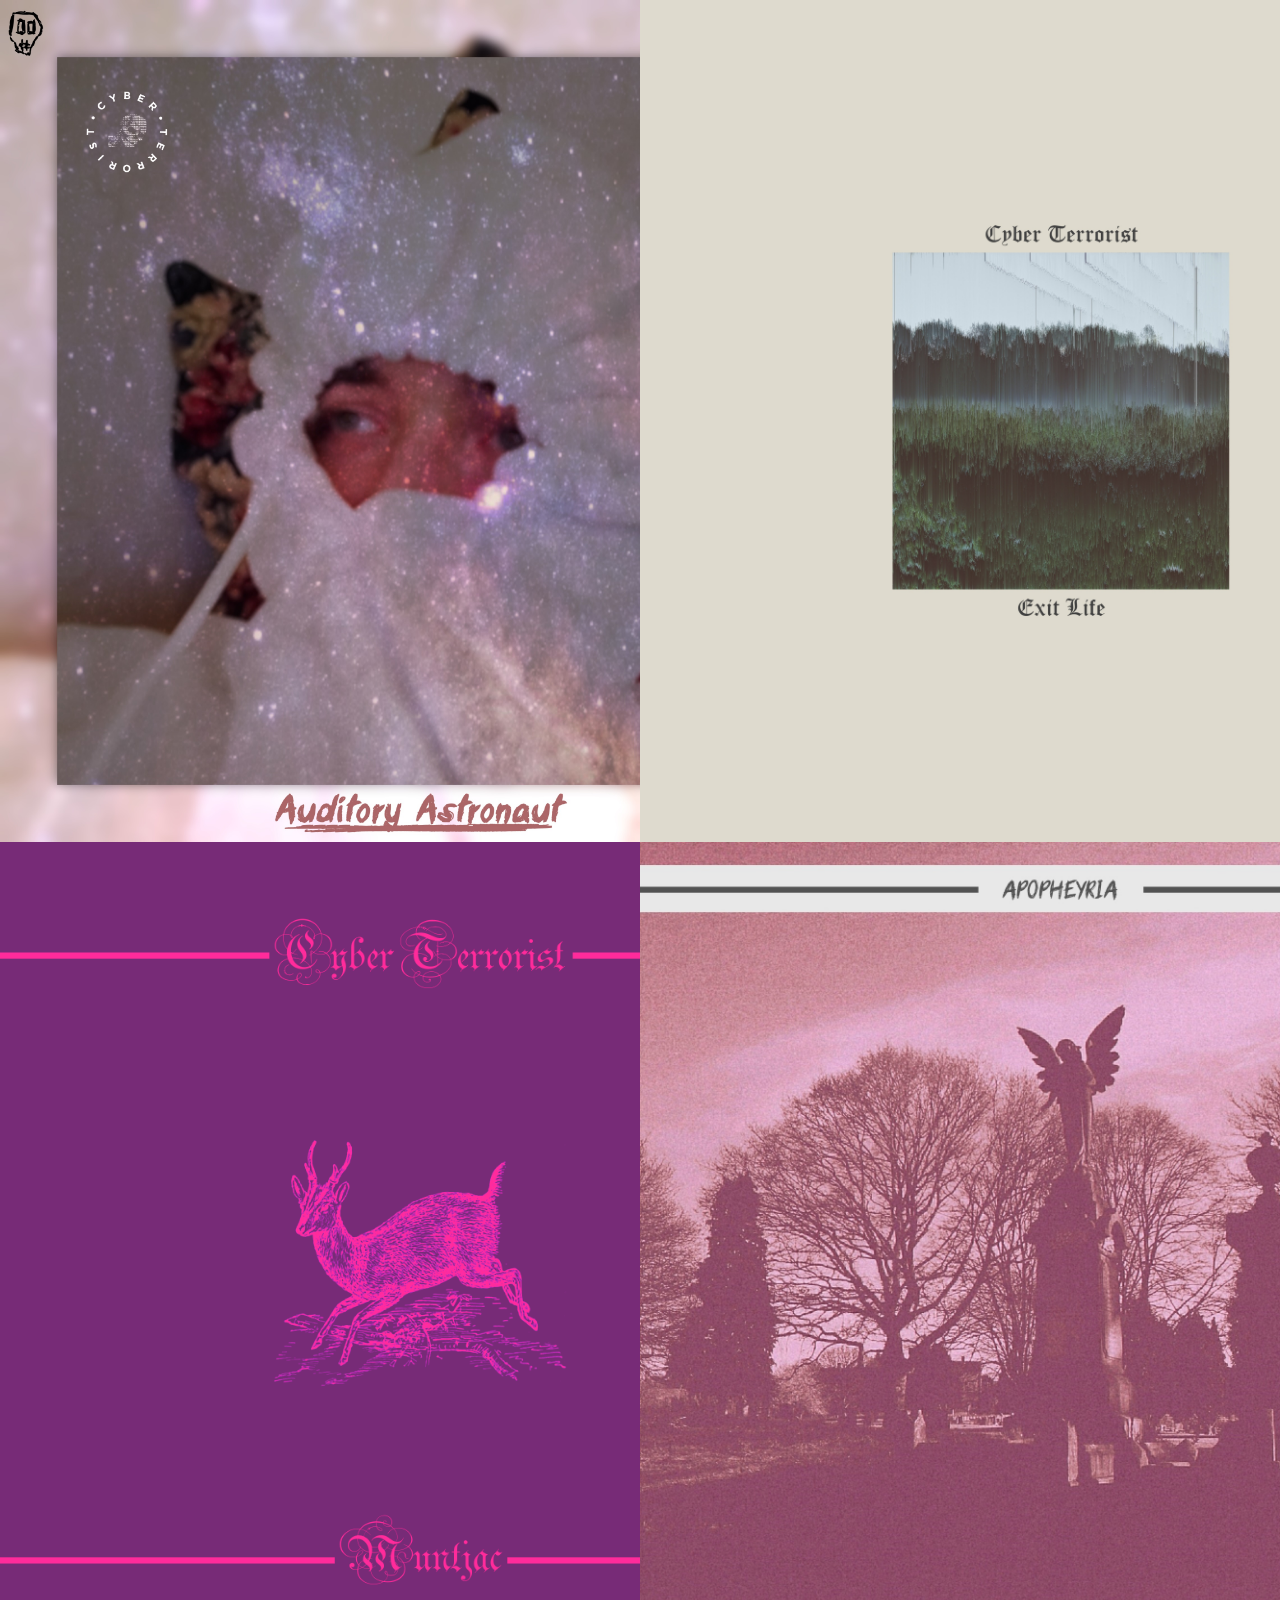
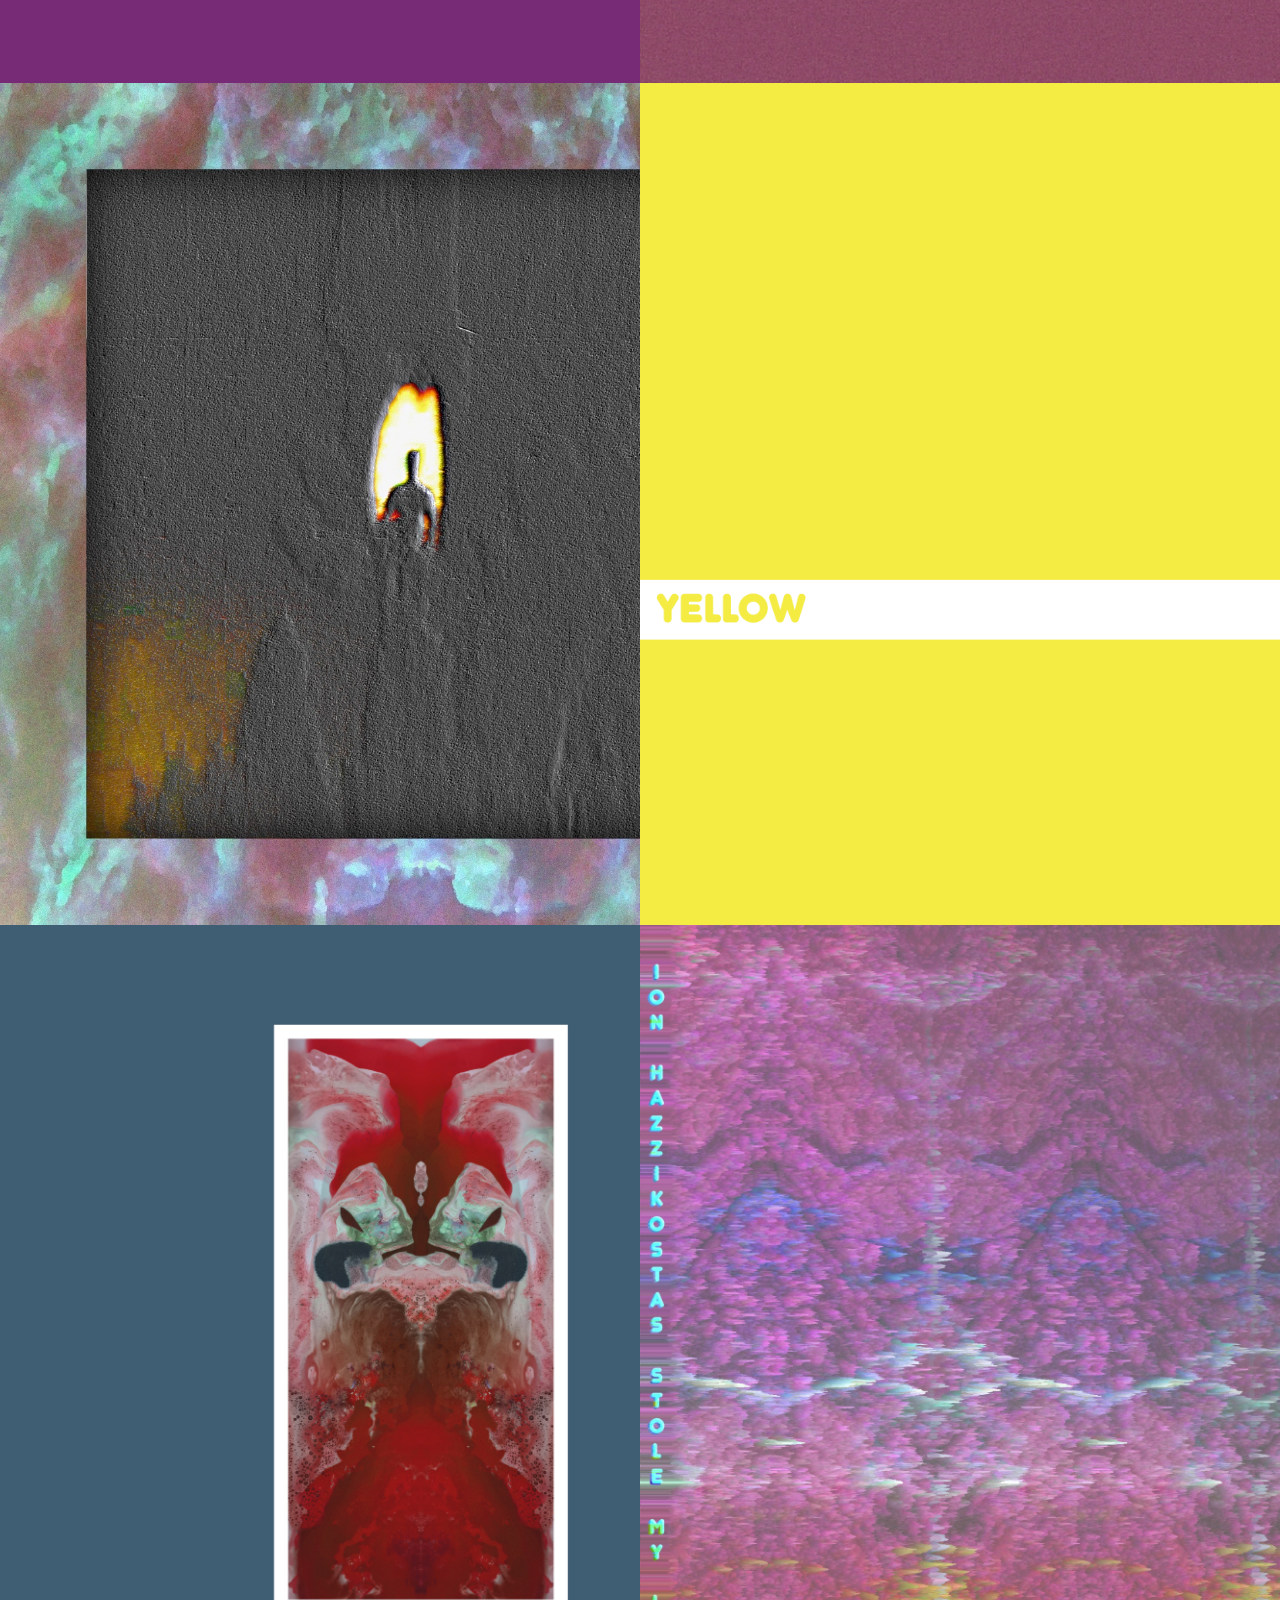
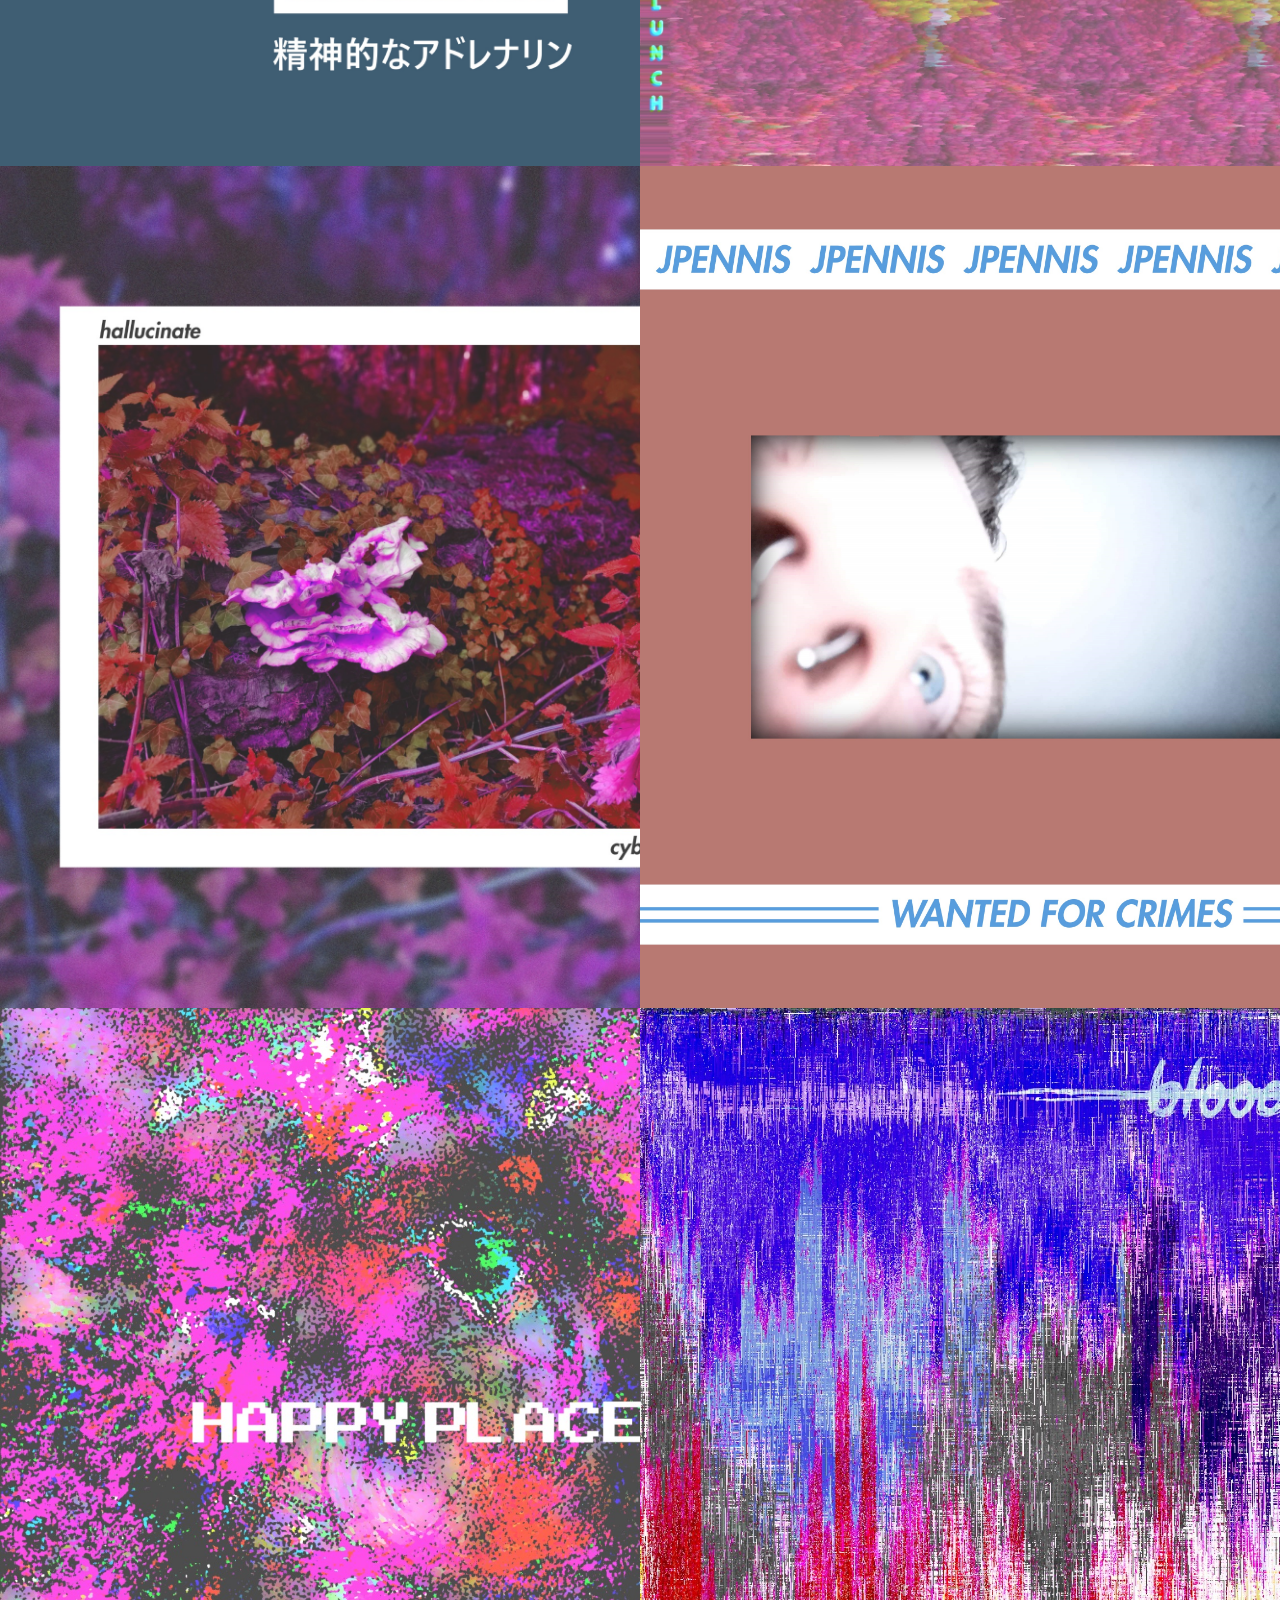
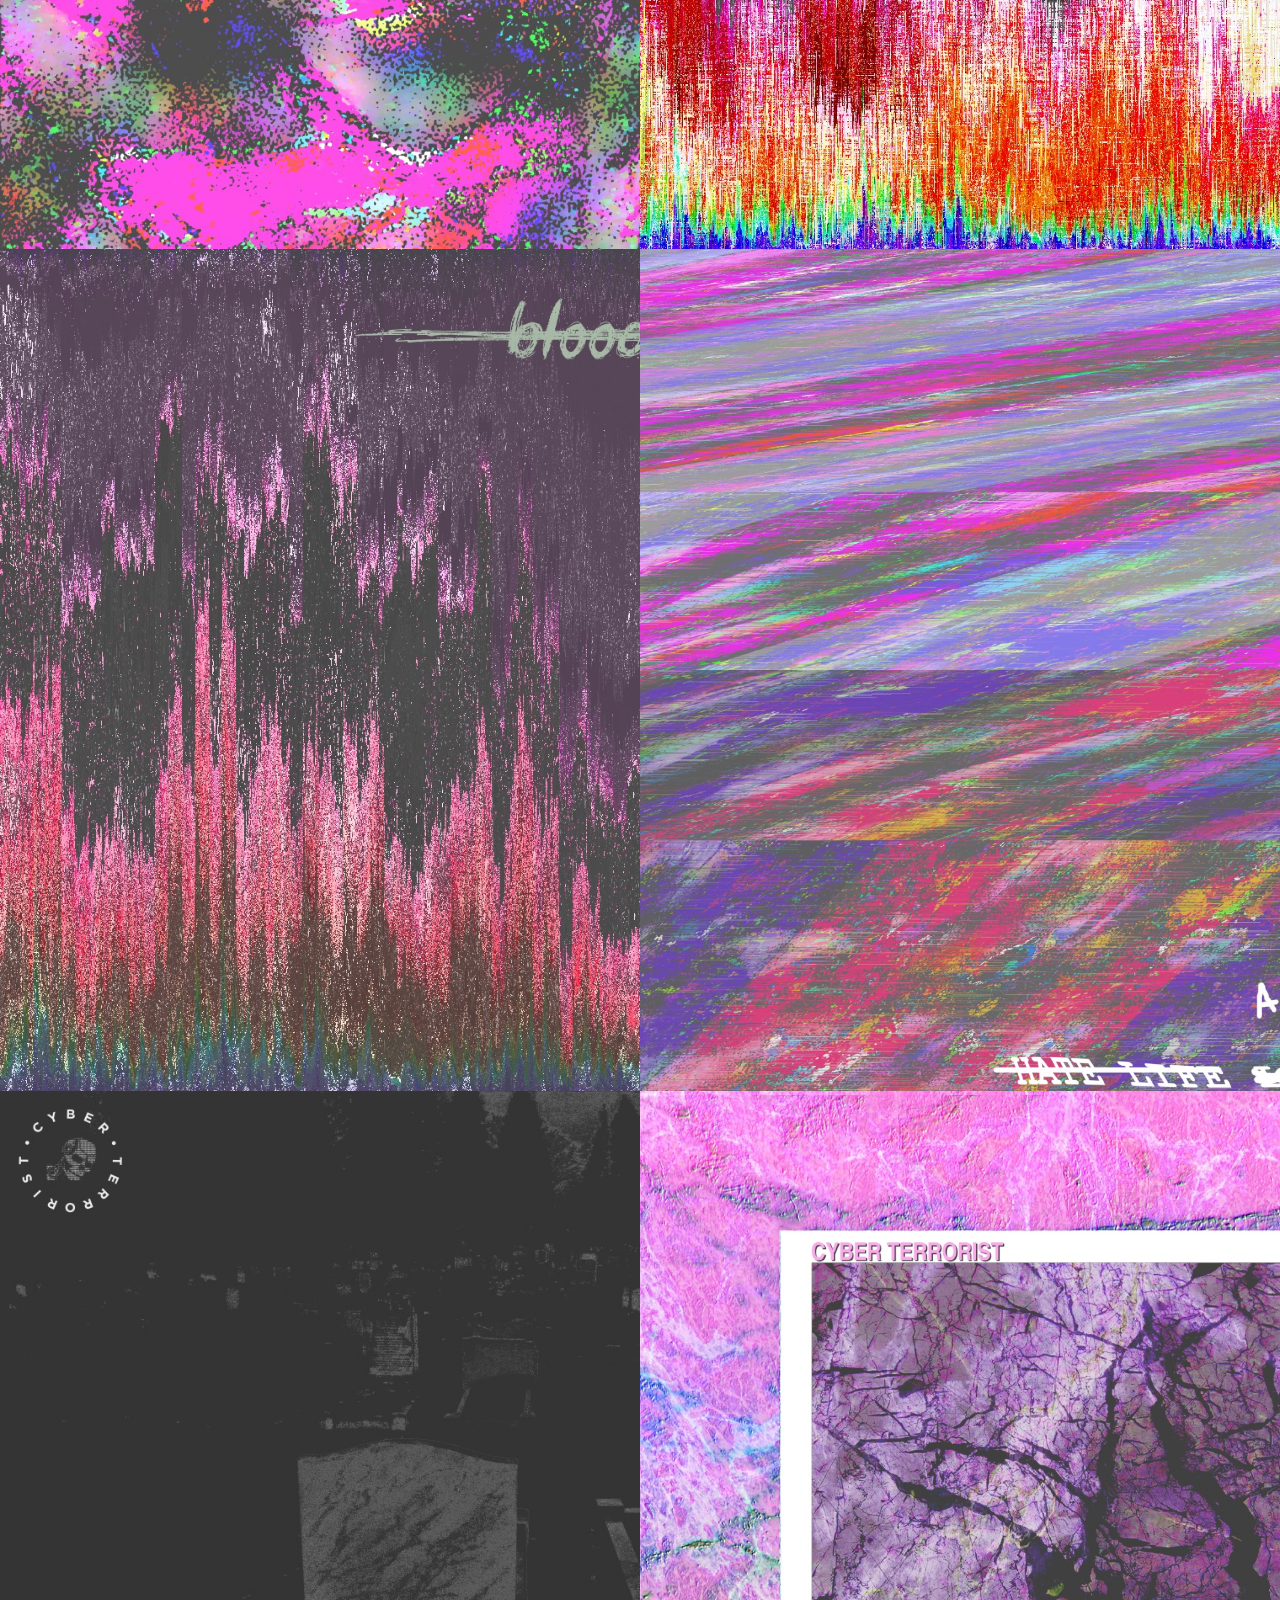
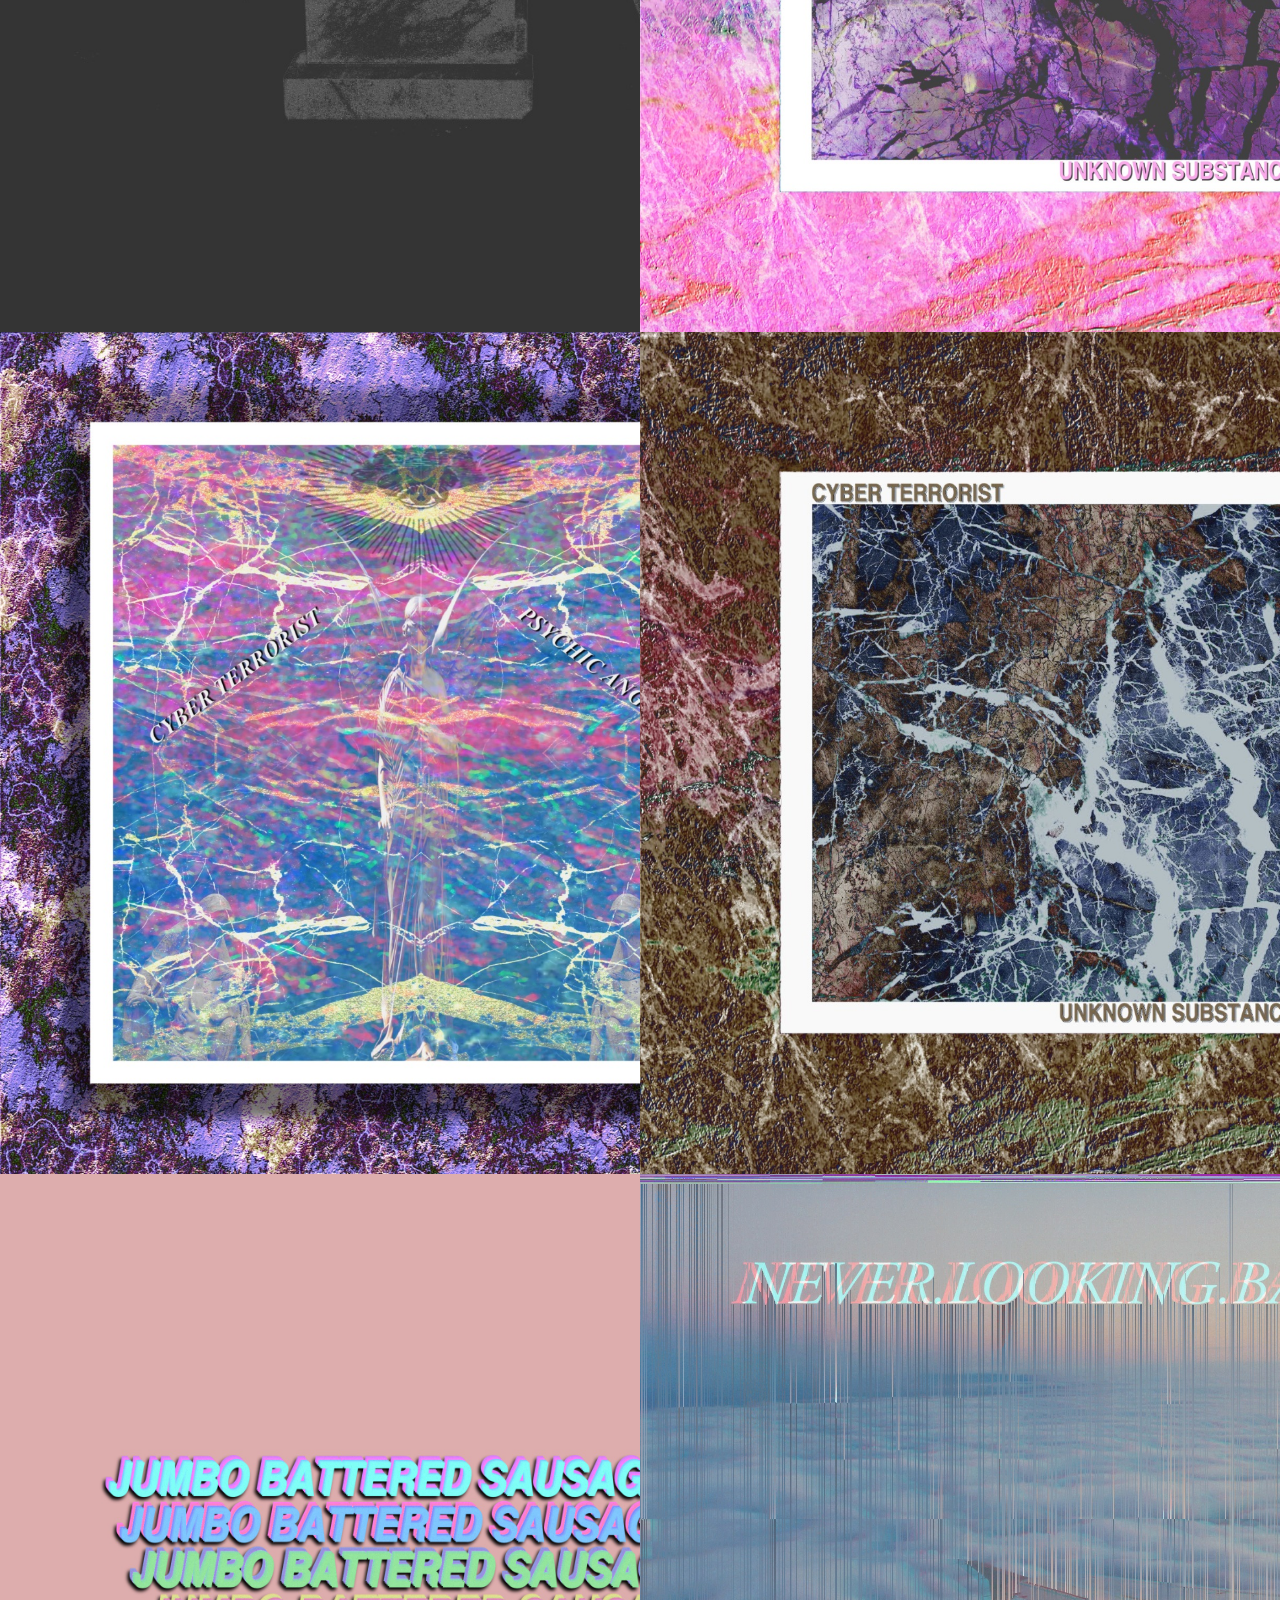
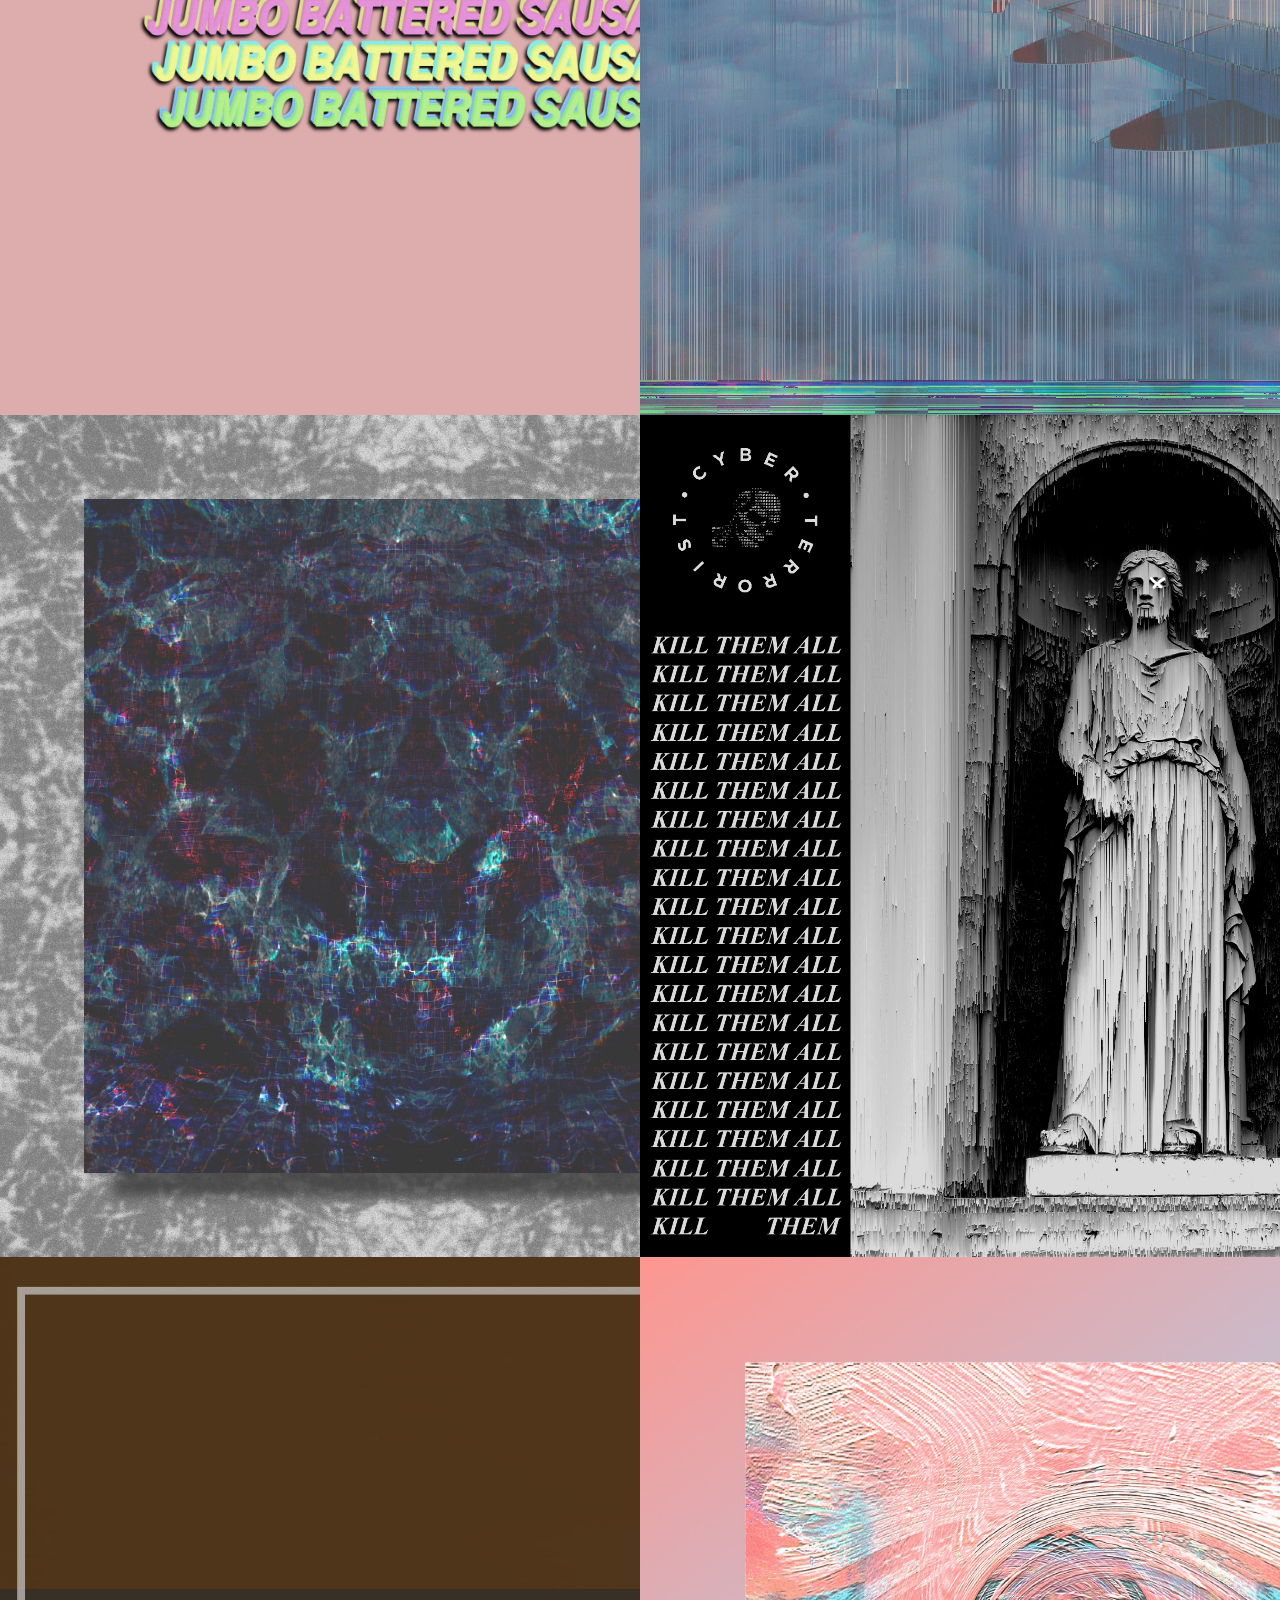
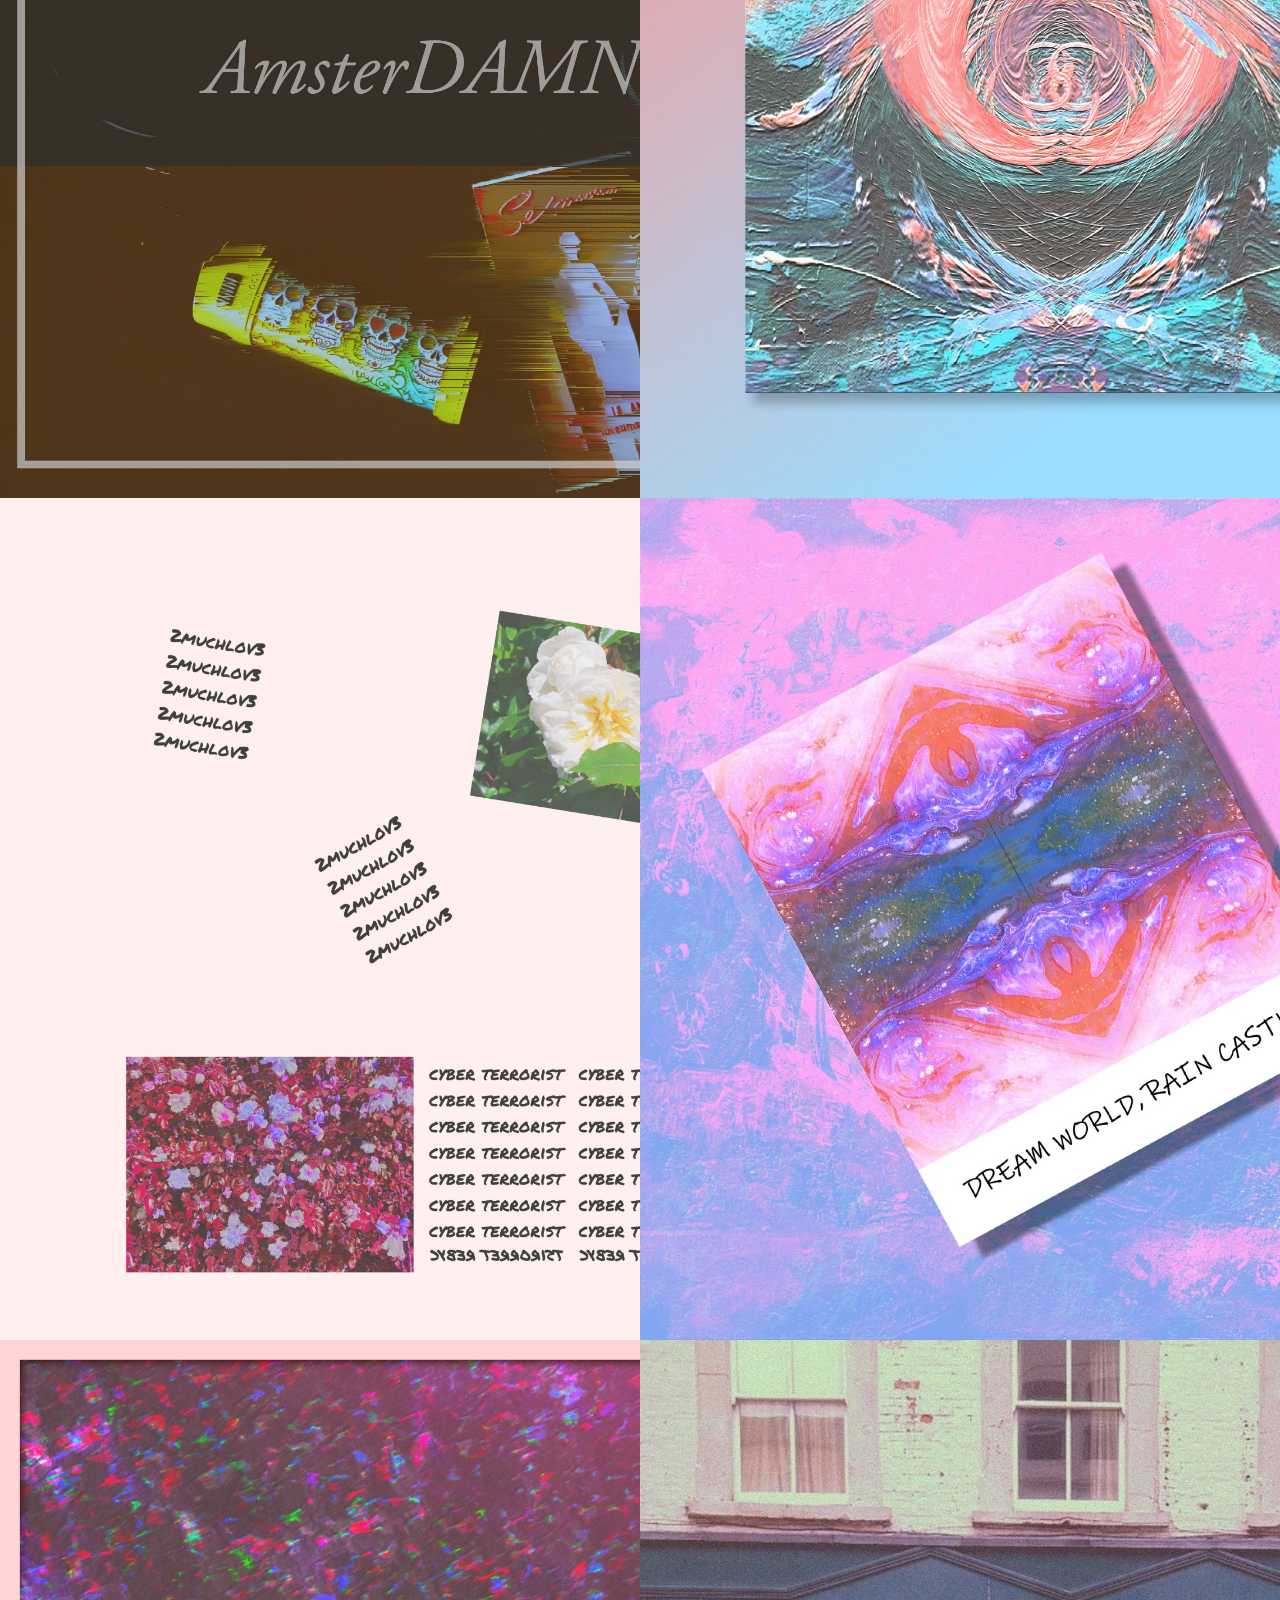
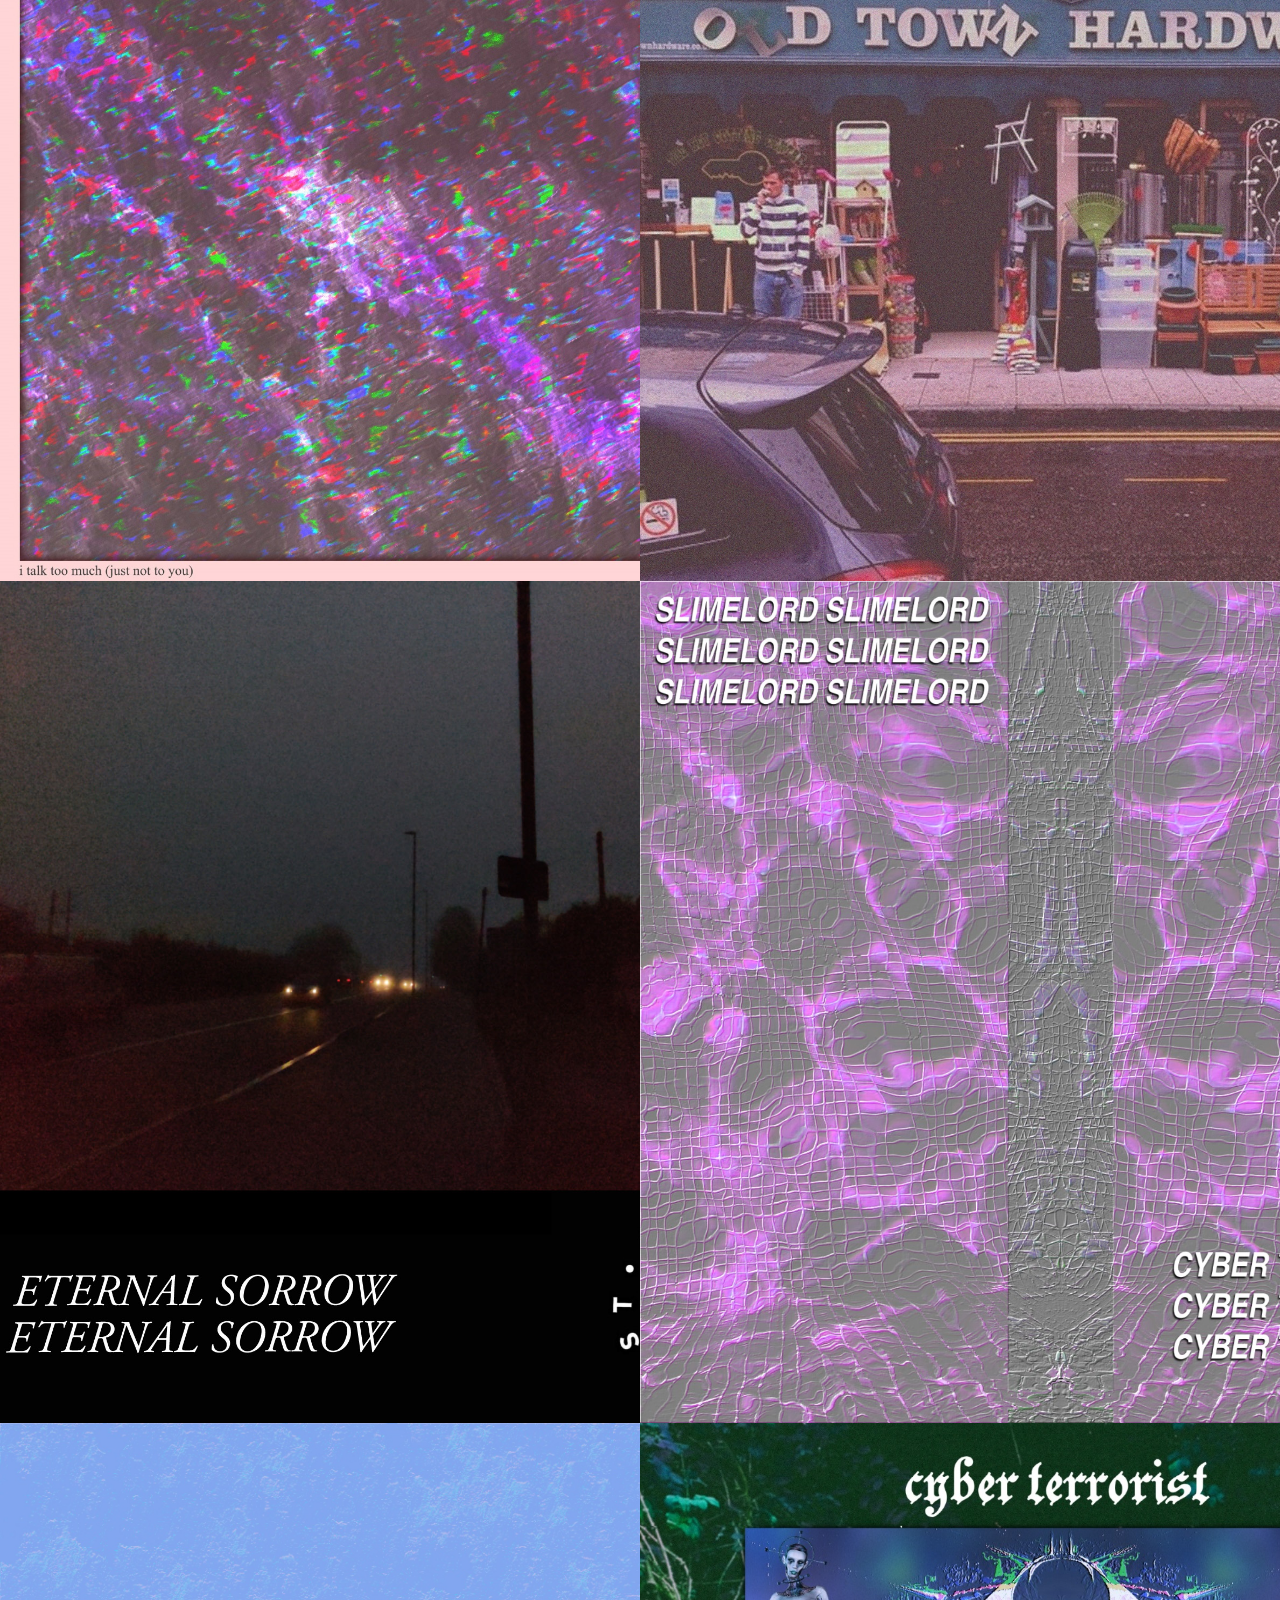
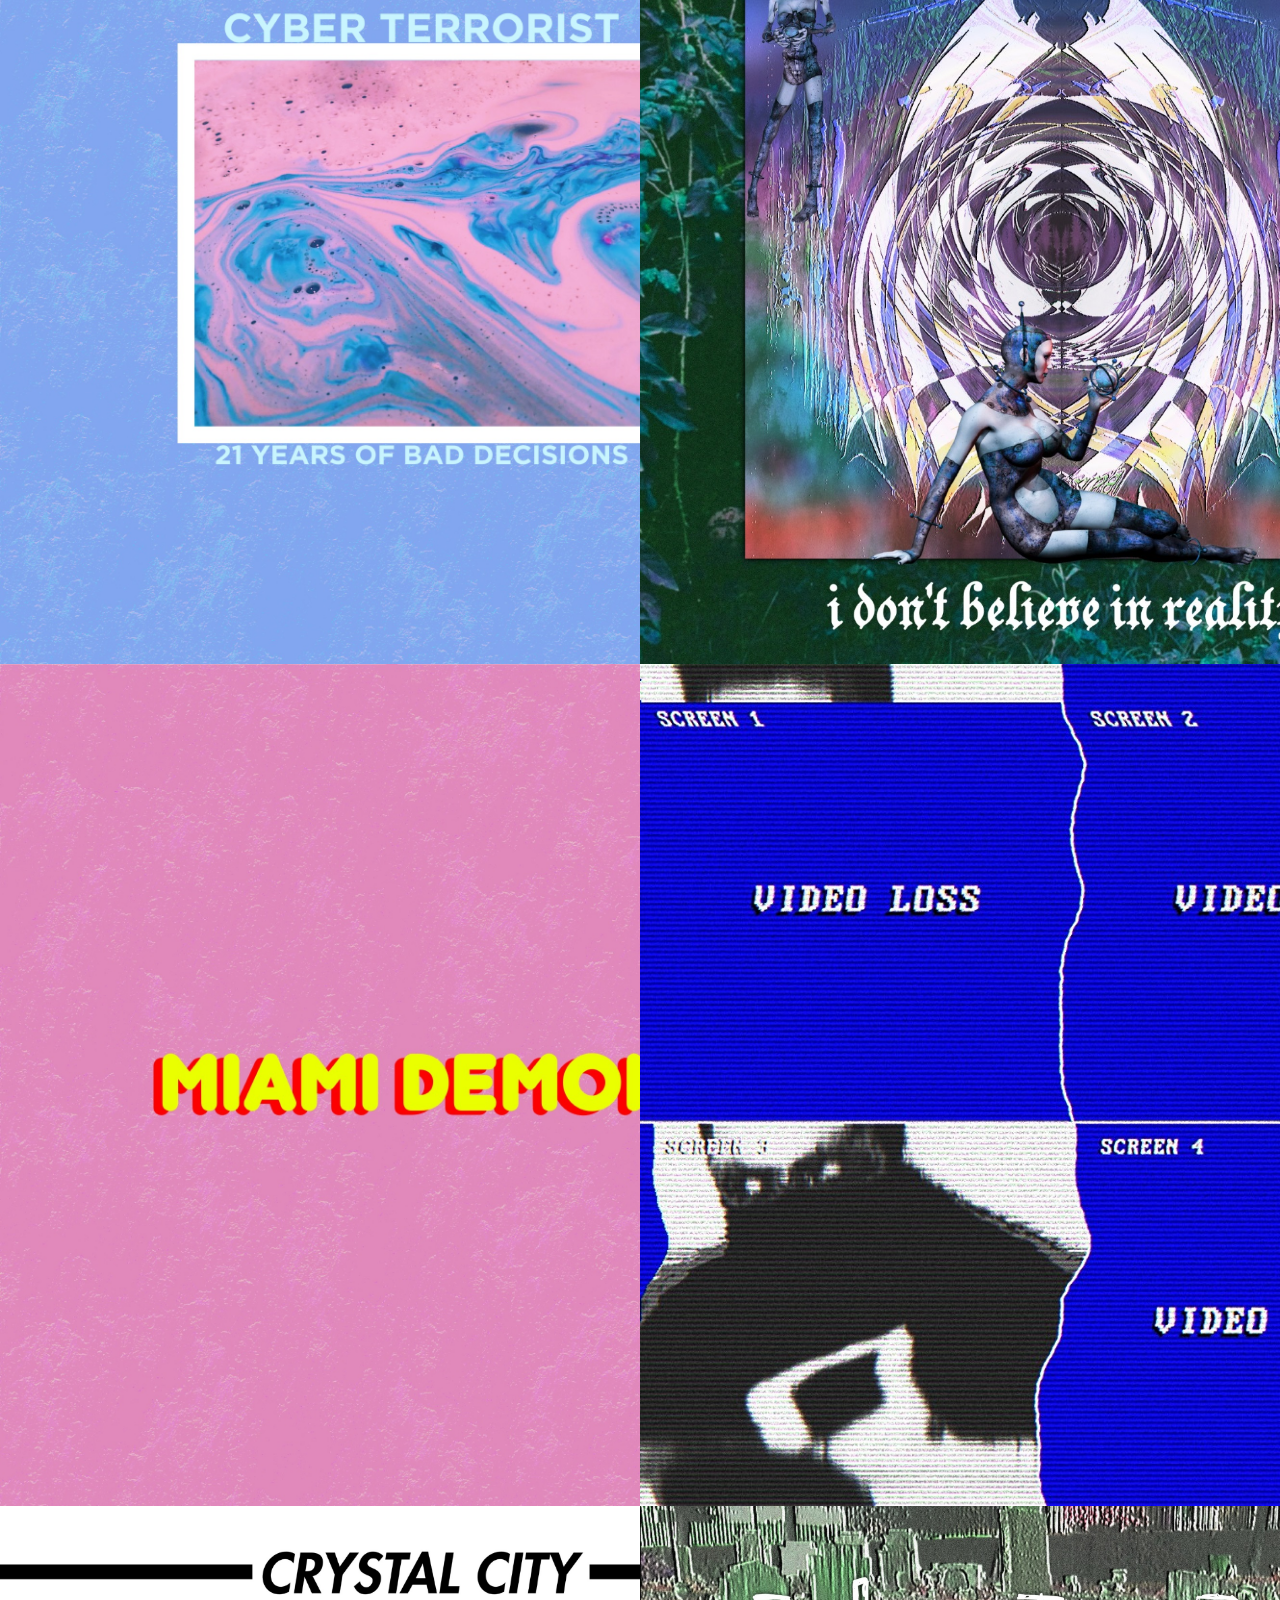
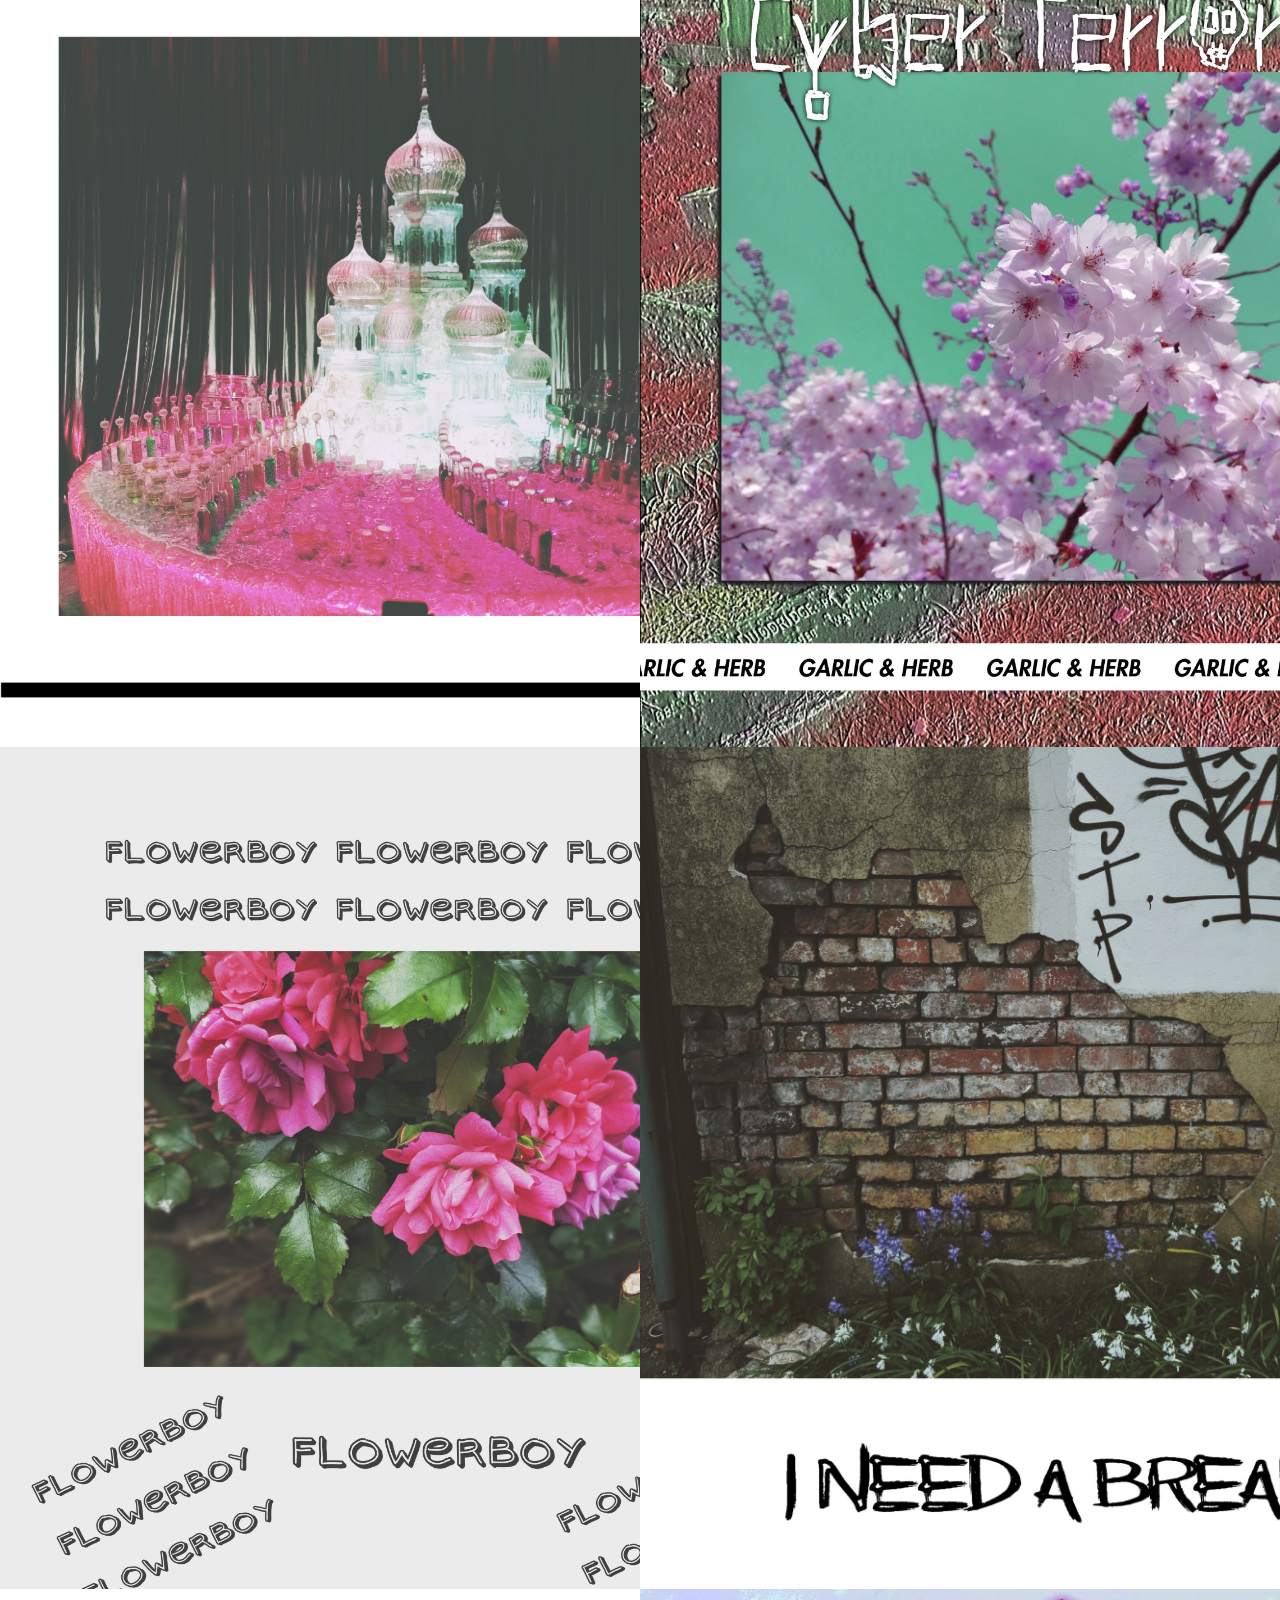
==== index.html @ d944854d "Add files via upload" ====
﻿<html>
<head>
	<meta charset="UTF-8">
	<link rel="stylesheet" type="text/css" href="style.css">
	<title>Music</title>
 <script src="https://ajax.googleapis.com/ajax/libs/jquery/3.2.1/jquery.min.js"></script>
<link rel="icon" type="image/png" href="favicon-32x32.png" sizes="32x32" />
<link rel="icon" type="image/png" href="favicon-16x16.png" sizes="16x16" />
</head>
<body>
<div class="row1">
<div class="floated_img">
    <img src="aa.jpg" alt="Some image">
</div>
<div class="floated_img2">
    <img src="aa1.jpg" alt="Another image">
</div>
</div>
<div class="row1">
<div class="floated_img">
    <img src="aa2.png" alt="Some image">
</div>
<div class="floated_img2">
    <img src="aa3.jpg" alt="Another image">
</div>
</div>
<div class="row1">
<div class="floated_img">
    <img src="aa4.jpg" alt="Some image">
</div>
<div class="floated_img2">
    <img src="aa5.png" alt="Another image">
</div>
</div>
<div class="row1">
<div class="floated_img">
    <img src="aa6.jpg" alt="Some image">
</div>
<div class="floated_img2">
    <img src="aa7.jpg" alt="Another image">
</div>
</div>
<div class="row1">
<div class="floated_img">
    <img src="aa8.jpg" alt="Some image">
</div>
<div class="floated_img2">
    <img src="aa9.jpg" alt="Another image">
</div>
</div>
<div class="row1">
<div class="floated_img">
    <img src="aa10.jpg" alt="Some image">
</div>
<div class="floated_img2">
    <img src="aa11.jpg" alt="Another image">
</div>
</div>
<div class="row1">
<div class="floated_img">
    <img src="aa12.jpg" alt="Some image">
</div>
<div class="floated_img2">
    <img src="aa13.jpg" alt="Another image">
</div>
</div>
<div class="row1">
<div class="floated_img">
    <img src="cirice.jpg" alt="Some image">
</div>
<div class="floated_img2">
    <img src="us.jpg" alt="Another image">
</div>
</div>
<div class="row1">
<div class="floated_img">
    <img src="us1.jpg" alt="Some image">
</div>
<div class="floated_img2">
    <img src="us2.jpg" alt="Another image">
</div>
</div>
<div class="row1">
<div class="floated_img">
    <img src="us3.jpg" alt="Some image">
</div>
<div class="floated_img2">
    <img src="us4.jpg" alt="Another image">
</div>
</div>
<div class="row1">
<div class="floated_img">
    <img src="us5.jpg" alt="Some image">
</div>
<div class="floated_img2">
    <img src="us6.jpg" alt="Another image">
</div>
</div>
<div class="row1">
<div class="floated_img">
    <img src="us7.jpg" alt="Some image">
</div>
<div class="floated_img2">
    <img src="us8.jpg" alt="Another image">
</div>
</div>
<div class="row1">
<div class="floated_img">
    <img src="us9.jpg" alt="Some image">
</div>
<div class="floated_img2">
    <img src="us10.jpg" alt="Another image">
</div>
</div>
<div class="row1">
<div class="floated_img">
    <img src="us11.jpg" alt="Some image">
</div>
<div class="floated_img2">
    <img src="us12.jpg" alt="Another image">
</div>
</div>
<div class="row1">
<div class="floated_img">
    <img src="us13.jpg" alt="Some image">
</div>
<div class="floated_img2">
    <img src="us14.jpg" alt="Another image">
</div>
</div>
<div class="row1">
<div class="floated_img">
    <img src="21.jpg" alt="Some image">
</div>
<div class="floated_img2">
    <img src="211.jpg" alt="Another image">
</div>
</div>
<div class="row1">
<div class="floated_img">
    <img src="212.jpg" alt="Some image">
</div>
<div class="floated_img2">
    <img src="213.jpg" alt="Another image">
</div>
</div>
<div class="row1">
<div class="floated_img">
    <img src="214.jpg" alt="Some image">
</div>
<div class="floated_img2">
    <img src="215.jpg" alt="Another image">
</div>
</div>
<div class="row1">
<div class="floated_img">
    <img src="216.jpg" alt="Some image">
</div>
<div class="floated_img2">
    <img src="217.jpg" alt="Another image">
</div>
</div>
<div class="row1">
<div class="floated_img">
    <img src="218.jpg" alt="Some image">
</div>
<div class="floated_img2">
    <img src="219.jpg" alt="Another image">
</div>
</div>
<div class="row1">
<div class="floated_img">
    <img src="2110.jpg" alt="Some image">
</div>
<div class="floated_img2">
    <img src="chip.jpg" alt="Another image">
</div>
</div>
</body>
</html>
---- style.css ----
@import url('https://fonts.googleapis.com/css?family=Open+Sans:600,700');

body {
	background-color: #DA938F;
	margin: 0;
}

.floated_img
{
    width: 50%;
    float:left; /* add this */
}

.floated_img2
{
    overflow: hidden; /* if you don't want #second to wrap below #first */
}

.row1{
	width: 100%;
    overflow: hidden; 
}
img{
	height: 93.5%;
}
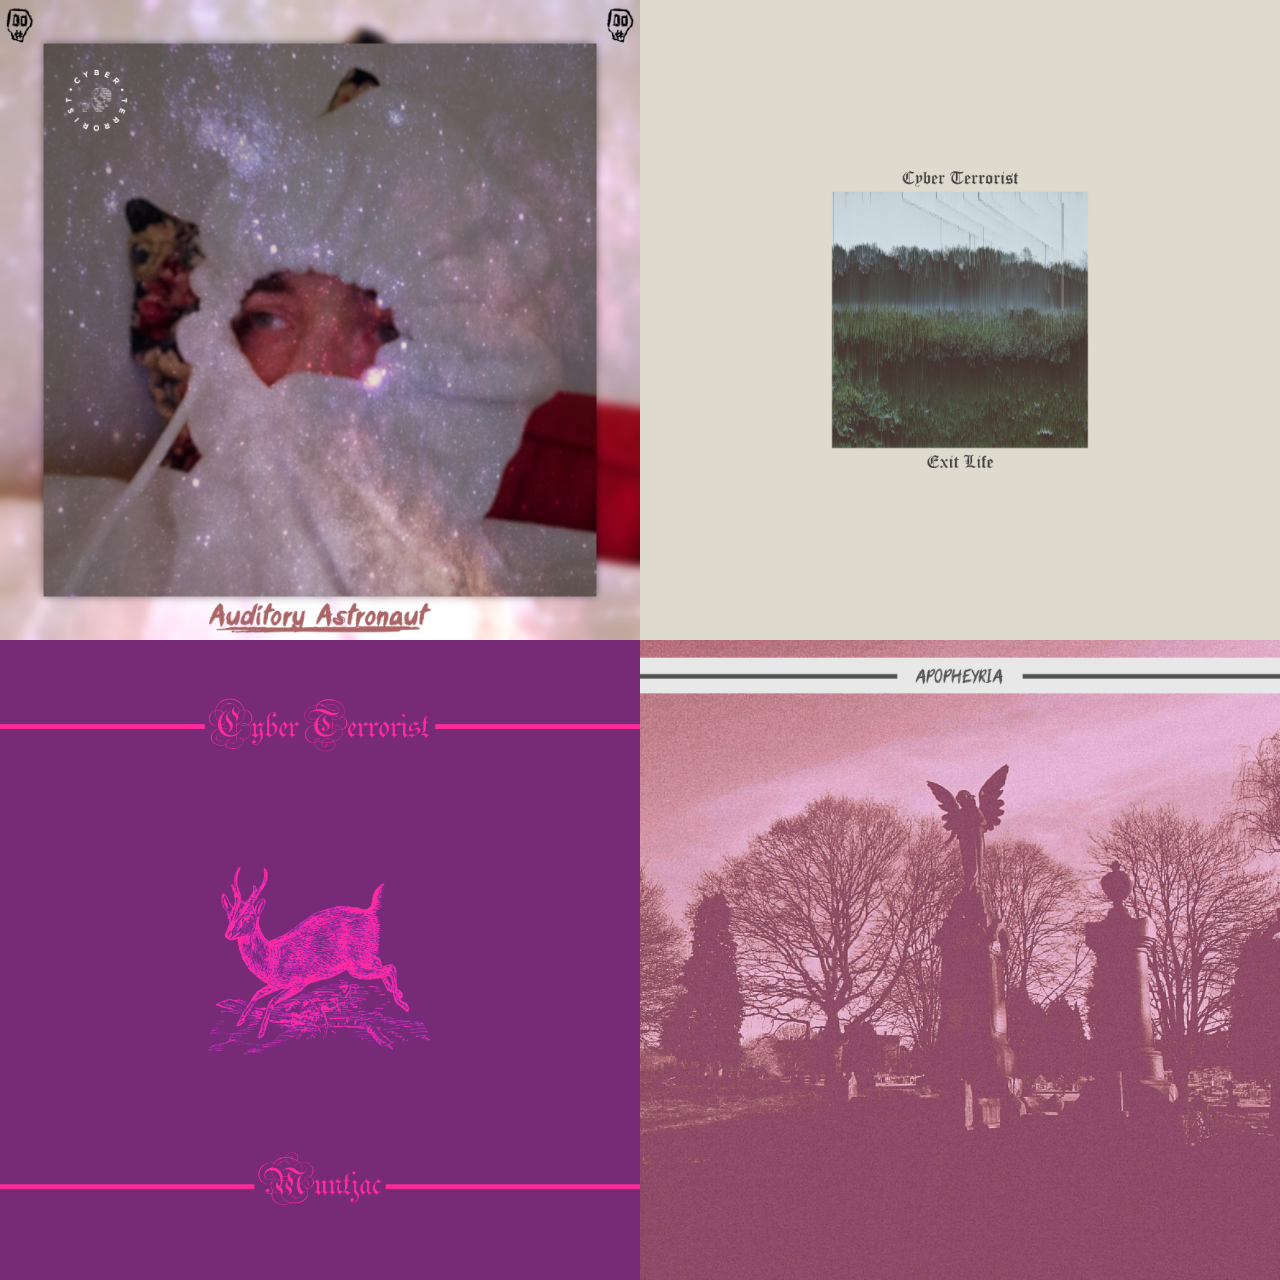
==== commit a12f3d10: "Add files via upload" ====
--- a/index.html
+++ b/index.html
@@ -2,179 +2,21 @@
 <head>
 	<meta charset="UTF-8">
 	<link rel="stylesheet" type="text/css" href="style.css">
-	<title>Music</title>
+	<title>Art</title>
  <script src="https://ajax.googleapis.com/ajax/libs/jquery/3.2.1/jquery.min.js"></script>
 <link rel="icon" type="image/png" href="favicon-32x32.png" sizes="32x32" />
 <link rel="icon" type="image/png" href="favicon-16x16.png" sizes="16x16" />
 </head>
 <body>
-<div class="row1">
-<div class="floated_img">
-    <img src="aa.jpg" alt="Some image">
-</div>
-<div class="floated_img2">
-    <img src="aa1.jpg" alt="Another image">
-</div>
-</div>
-<div class="row1">
-<div class="floated_img">
-    <img src="aa2.png" alt="Some image">
-</div>
-<div class="floated_img2">
-    <img src="aa3.jpg" alt="Another image">
-</div>
-</div>
-<div class="row1">
-<div class="floated_img">
-    <img src="aa4.jpg" alt="Some image">
-</div>
-<div class="floated_img2">
-    <img src="aa5.png" alt="Another image">
-</div>
-</div>
-<div class="row1">
-<div class="floated_img">
-    <img src="aa6.jpg" alt="Some image">
-</div>
-<div class="floated_img2">
-    <img src="aa7.jpg" alt="Another image">
-</div>
-</div>
-<div class="row1">
-<div class="floated_img">
-    <img src="aa8.jpg" alt="Some image">
-</div>
-<div class="floated_img2">
-    <img src="aa9.jpg" alt="Another image">
-</div>
-</div>
-<div class="row1">
-<div class="floated_img">
-    <img src="aa10.jpg" alt="Some image">
-</div>
-<div class="floated_img2">
-    <img src="aa11.jpg" alt="Another image">
-</div>
-</div>
-<div class="row1">
-<div class="floated_img">
-    <img src="aa12.jpg" alt="Some image">
-</div>
-<div class="floated_img2">
-    <img src="aa13.jpg" alt="Another image">
-</div>
-</div>
-<div class="row1">
-<div class="floated_img">
-    <img src="cirice.jpg" alt="Some image">
-</div>
-<div class="floated_img2">
-    <img src="us.jpg" alt="Another image">
-</div>
-</div>
-<div class="row1">
-<div class="floated_img">
-    <img src="us1.jpg" alt="Some image">
-</div>
-<div class="floated_img2">
-    <img src="us2.jpg" alt="Another image">
-</div>
-</div>
-<div class="row1">
-<div class="floated_img">
-    <img src="us3.jpg" alt="Some image">
-</div>
-<div class="floated_img2">
-    <img src="us4.jpg" alt="Another image">
-</div>
-</div>
-<div class="row1">
-<div class="floated_img">
-    <img src="us5.jpg" alt="Some image">
-</div>
-<div class="floated_img2">
-    <img src="us6.jpg" alt="Another image">
-</div>
-</div>
-<div class="row1">
-<div class="floated_img">
-    <img src="us7.jpg" alt="Some image">
-</div>
-<div class="floated_img2">
-    <img src="us8.jpg" alt="Another image">
-</div>
-</div>
-<div class="row1">
-<div class="floated_img">
-    <img src="us9.jpg" alt="Some image">
-</div>
-<div class="floated_img2">
-    <img src="us10.jpg" alt="Another image">
-</div>
-</div>
-<div class="row1">
-<div class="floated_img">
-    <img src="us11.jpg" alt="Some image">
-</div>
-<div class="floated_img2">
-    <img src="us12.jpg" alt="Another image">
-</div>
-</div>
-<div class="row1">
-<div class="floated_img">
-    <img src="us13.jpg" alt="Some image">
-</div>
-<div class="floated_img2">
-    <img src="us14.jpg" alt="Another image">
-</div>
-</div>
-<div class="row1">
-<div class="floated_img">
-    <img src="21.jpg" alt="Some image">
-</div>
-<div class="floated_img2">
-    <img src="211.jpg" alt="Another image">
-</div>
-</div>
-<div class="row1">
-<div class="floated_img">
-    <img src="212.jpg" alt="Some image">
-</div>
-<div class="floated_img2">
-    <img src="213.jpg" alt="Another image">
-</div>
-</div>
-<div class="row1">
-<div class="floated_img">
-    <img src="214.jpg" alt="Some image">
-</div>
-<div class="floated_img2">
-    <img src="215.jpg" alt="Another image">
-</div>
-</div>
-<div class="row1">
-<div class="floated_img">
-    <img src="216.jpg" alt="Some image">
-</div>
-<div class="floated_img2">
-    <img src="217.jpg" alt="Another image">
-</div>
-</div>
-<div class="row1">
-<div class="floated_img">
-    <img src="218.jpg" alt="Some image">
-</div>
-<div class="floated_img2">
-    <img src="219.jpg" alt="Another image">
-</div>
-</div>
-<div class="row1">
-<div class="floated_img">
-    <img src="2110.jpg" alt="Some image">
-</div>
-<div class="floated_img2">
-    <img src="chip.jpg" alt="Another image">
-</div>
-</div>
+ <table style="width:100%">
+  <tr>
+    <img src="aa.jpg">
+    <img src="aa1.jpg">
+  </tr>
+  <tr>
+    <img src="aa2.png">
+    <img src="aa3.jpg">
+  </tr>
+</table> 
 </body>
 </html>
--- a/style.css
+++ b/style.css
@@ -21,6 +21,7 @@
     overflow: hidden; 
 }
 img{
-	height: 93.5%;
+	width: 50%;
 }
+
 	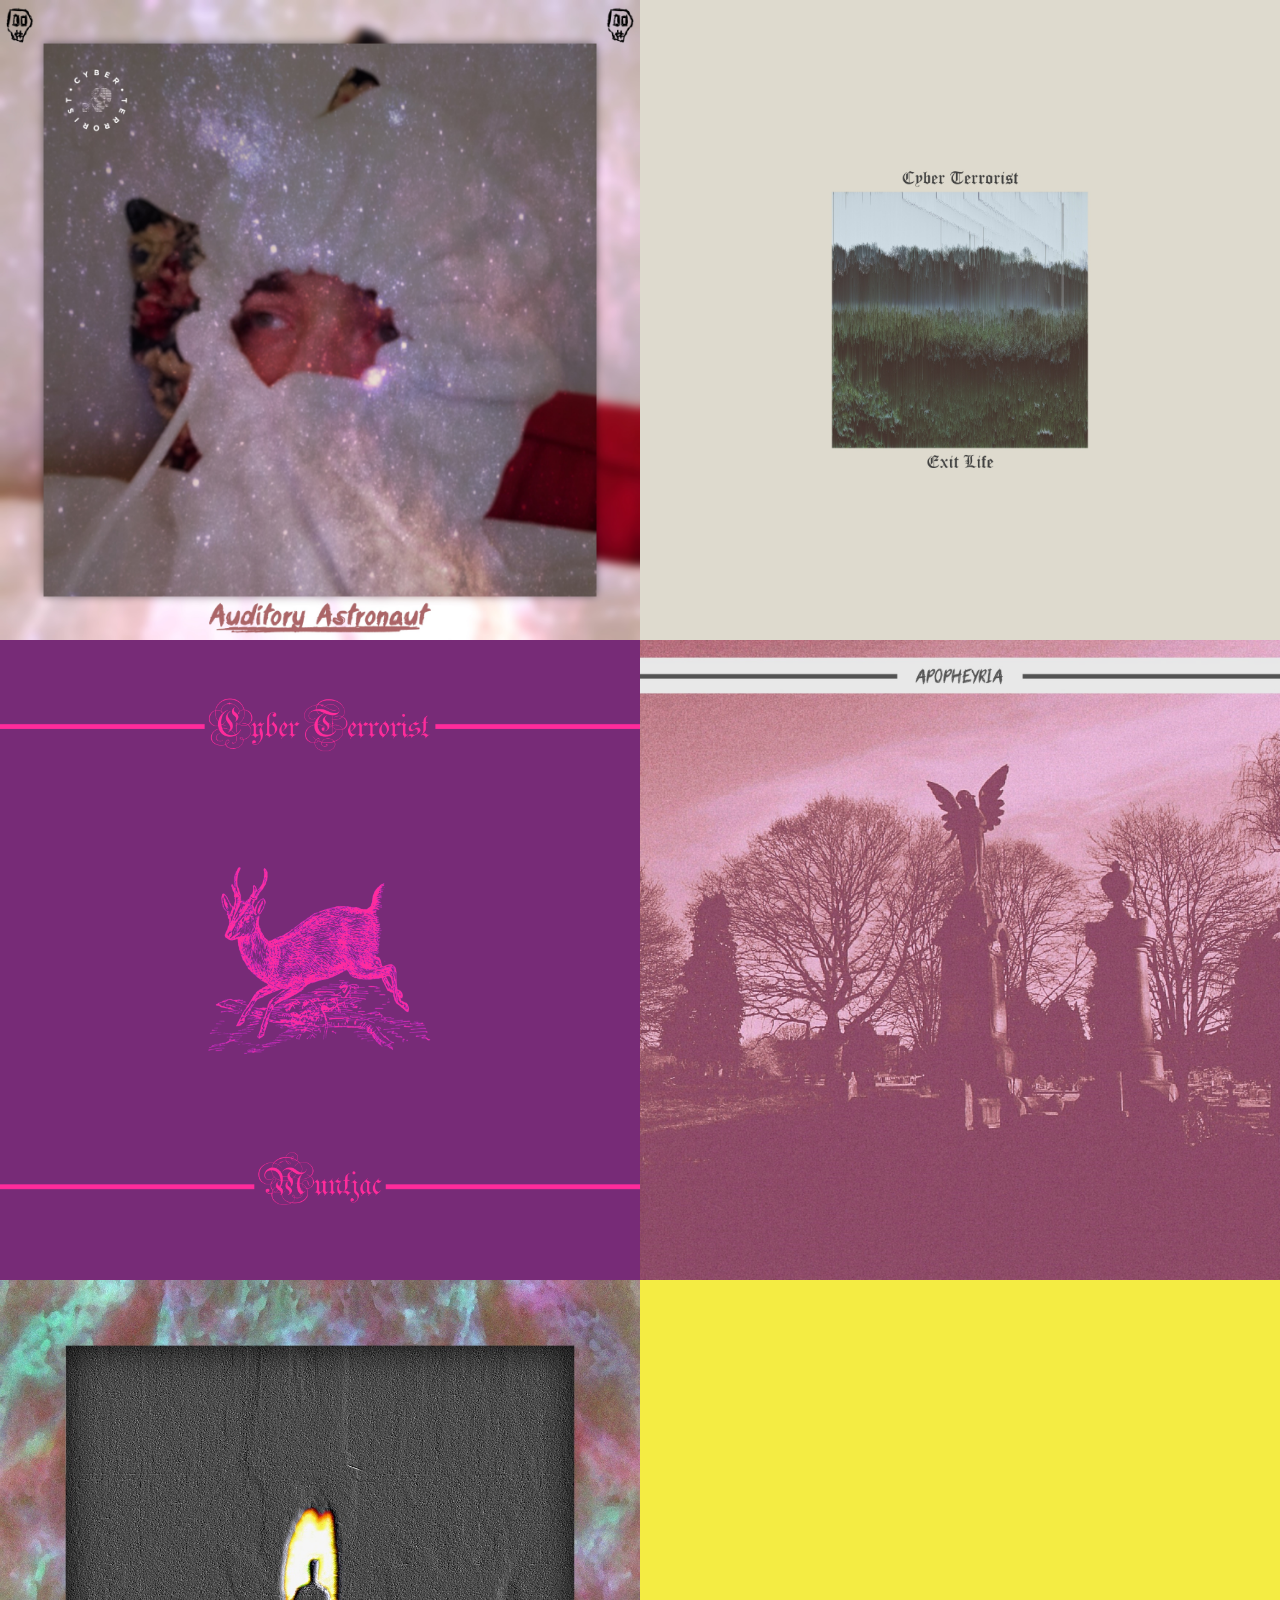
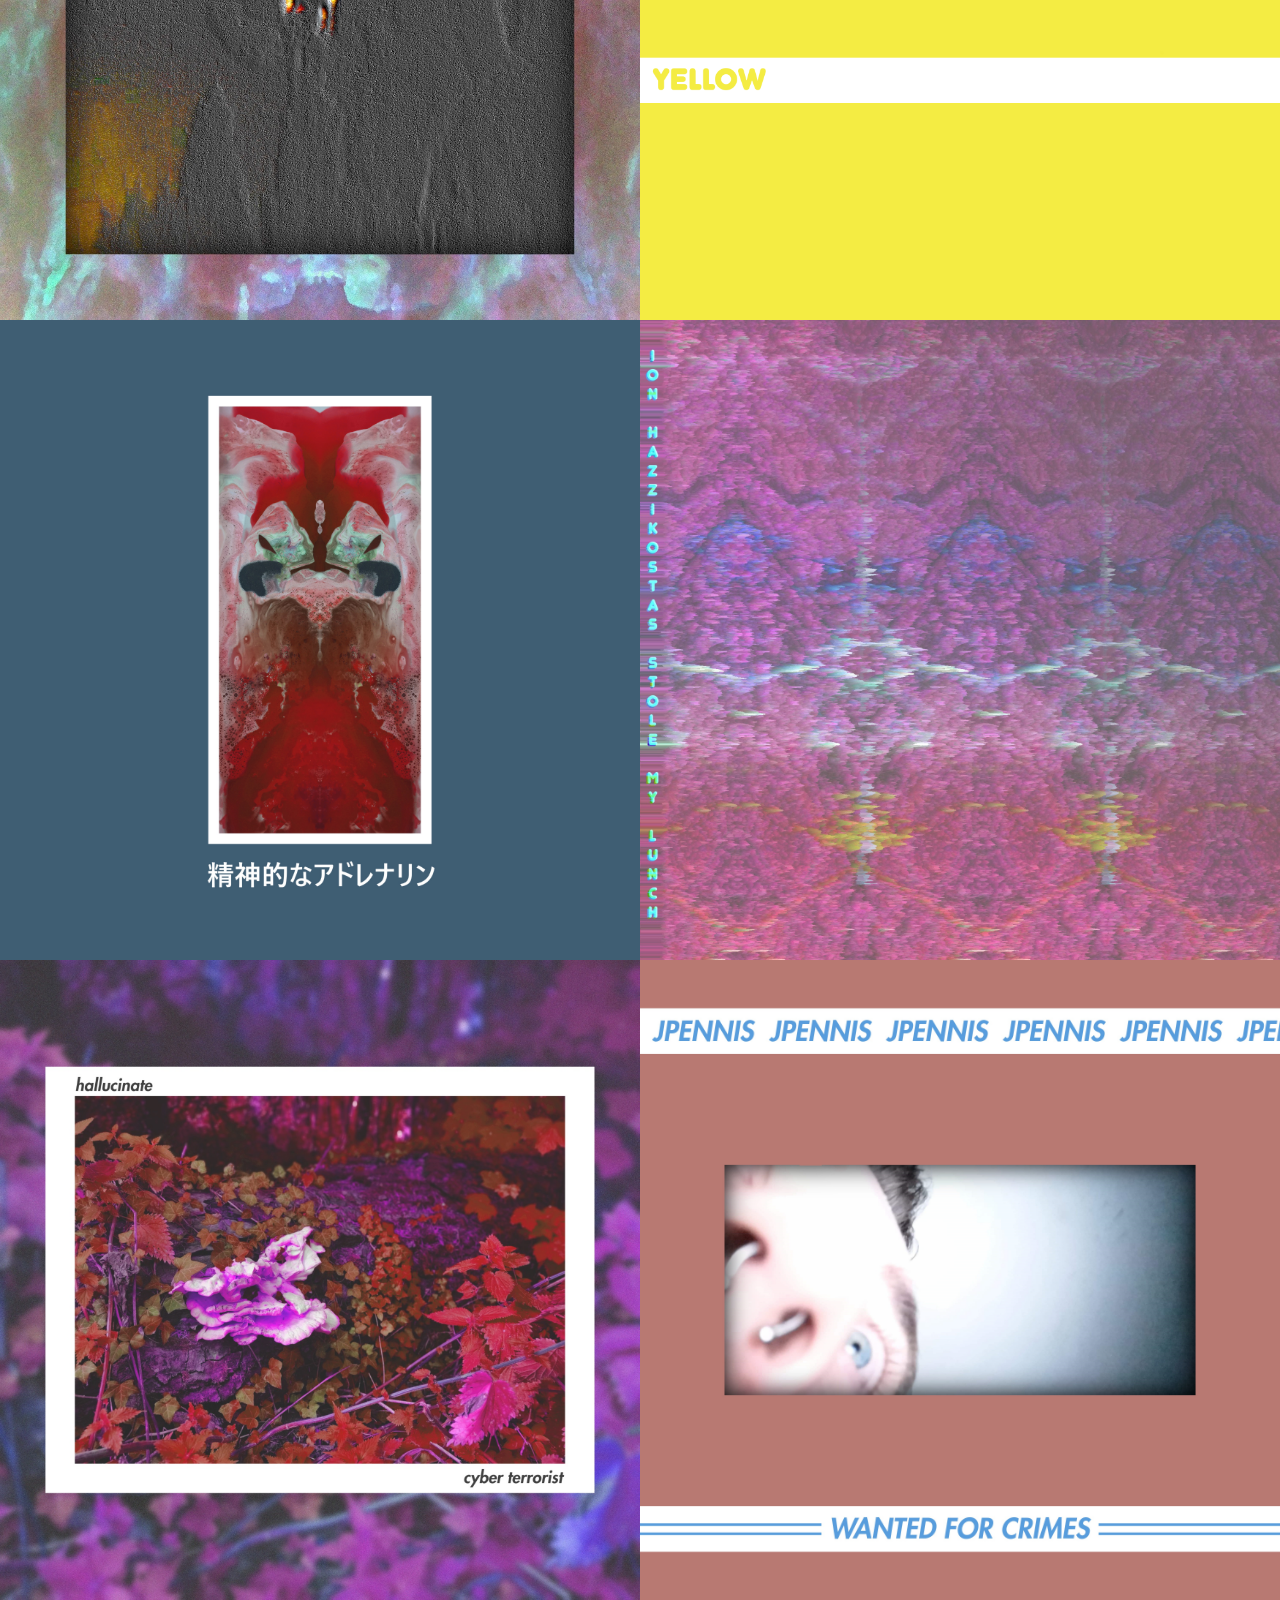
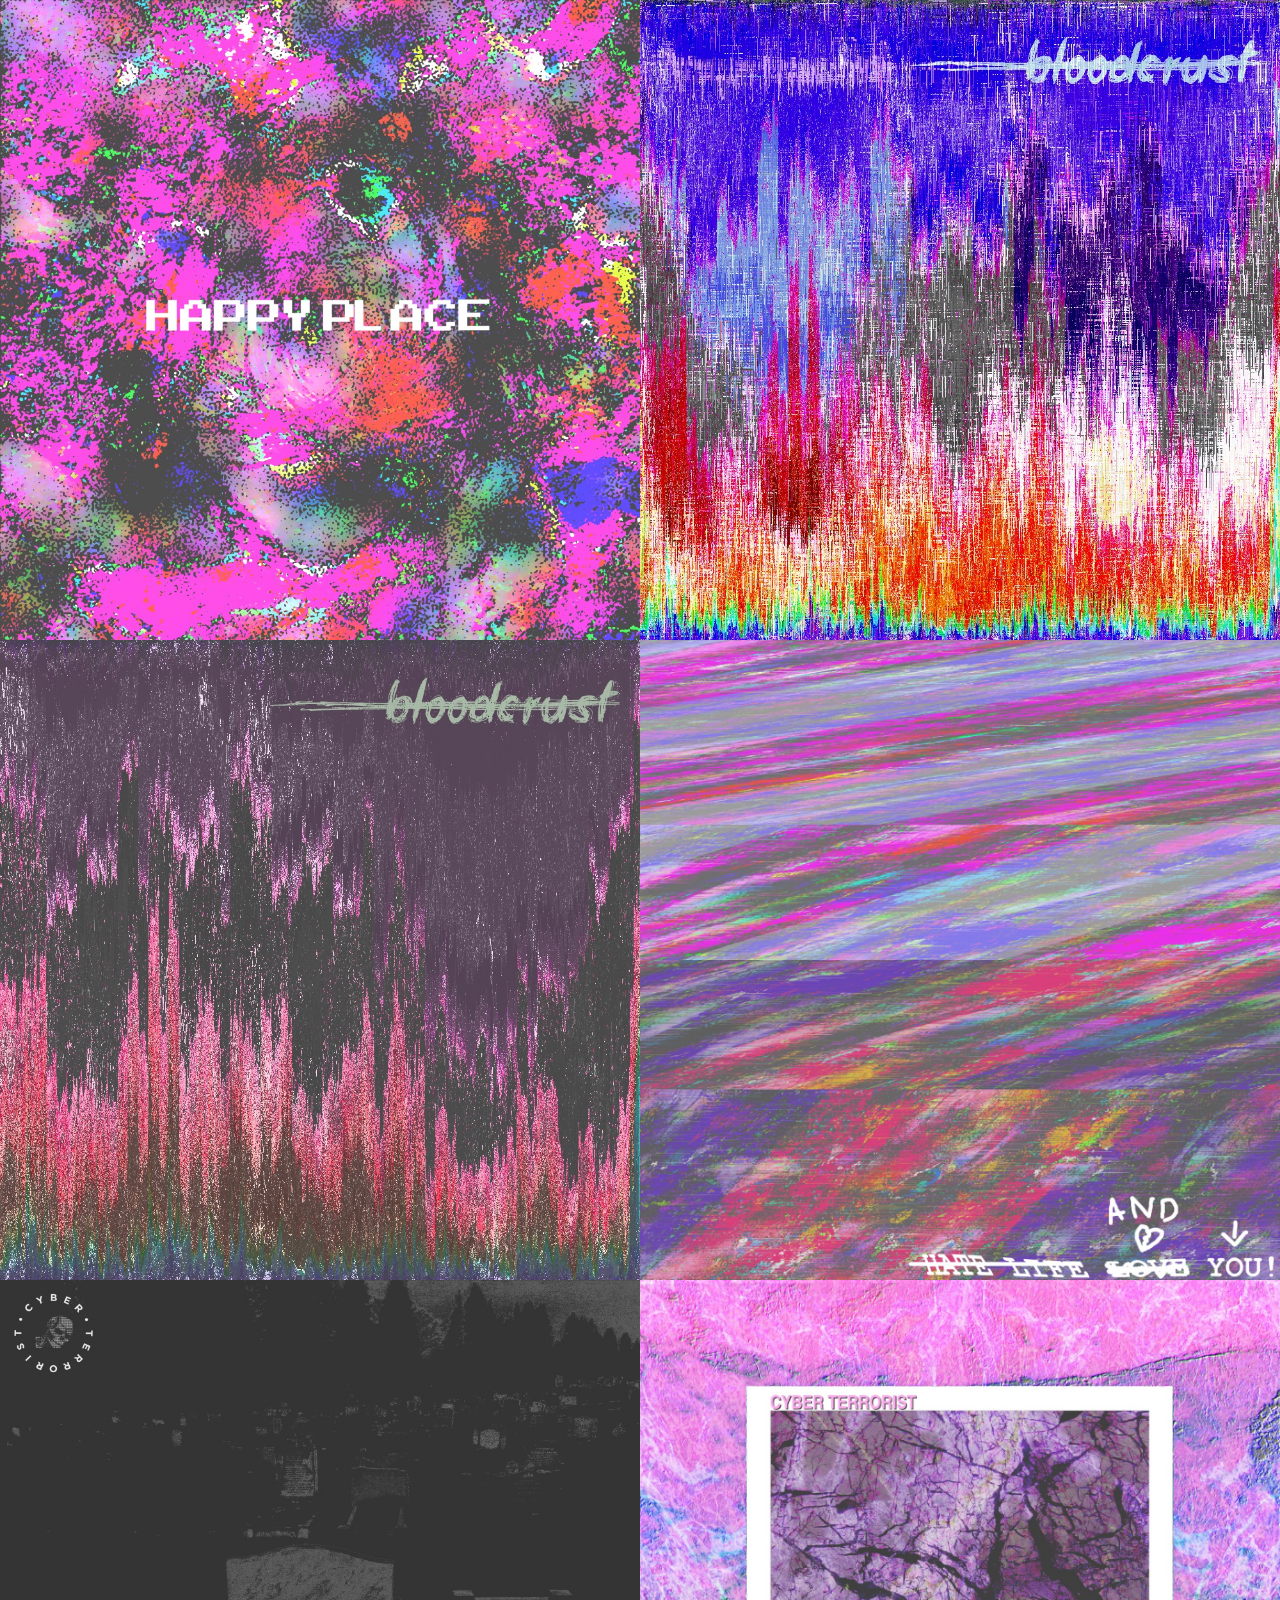
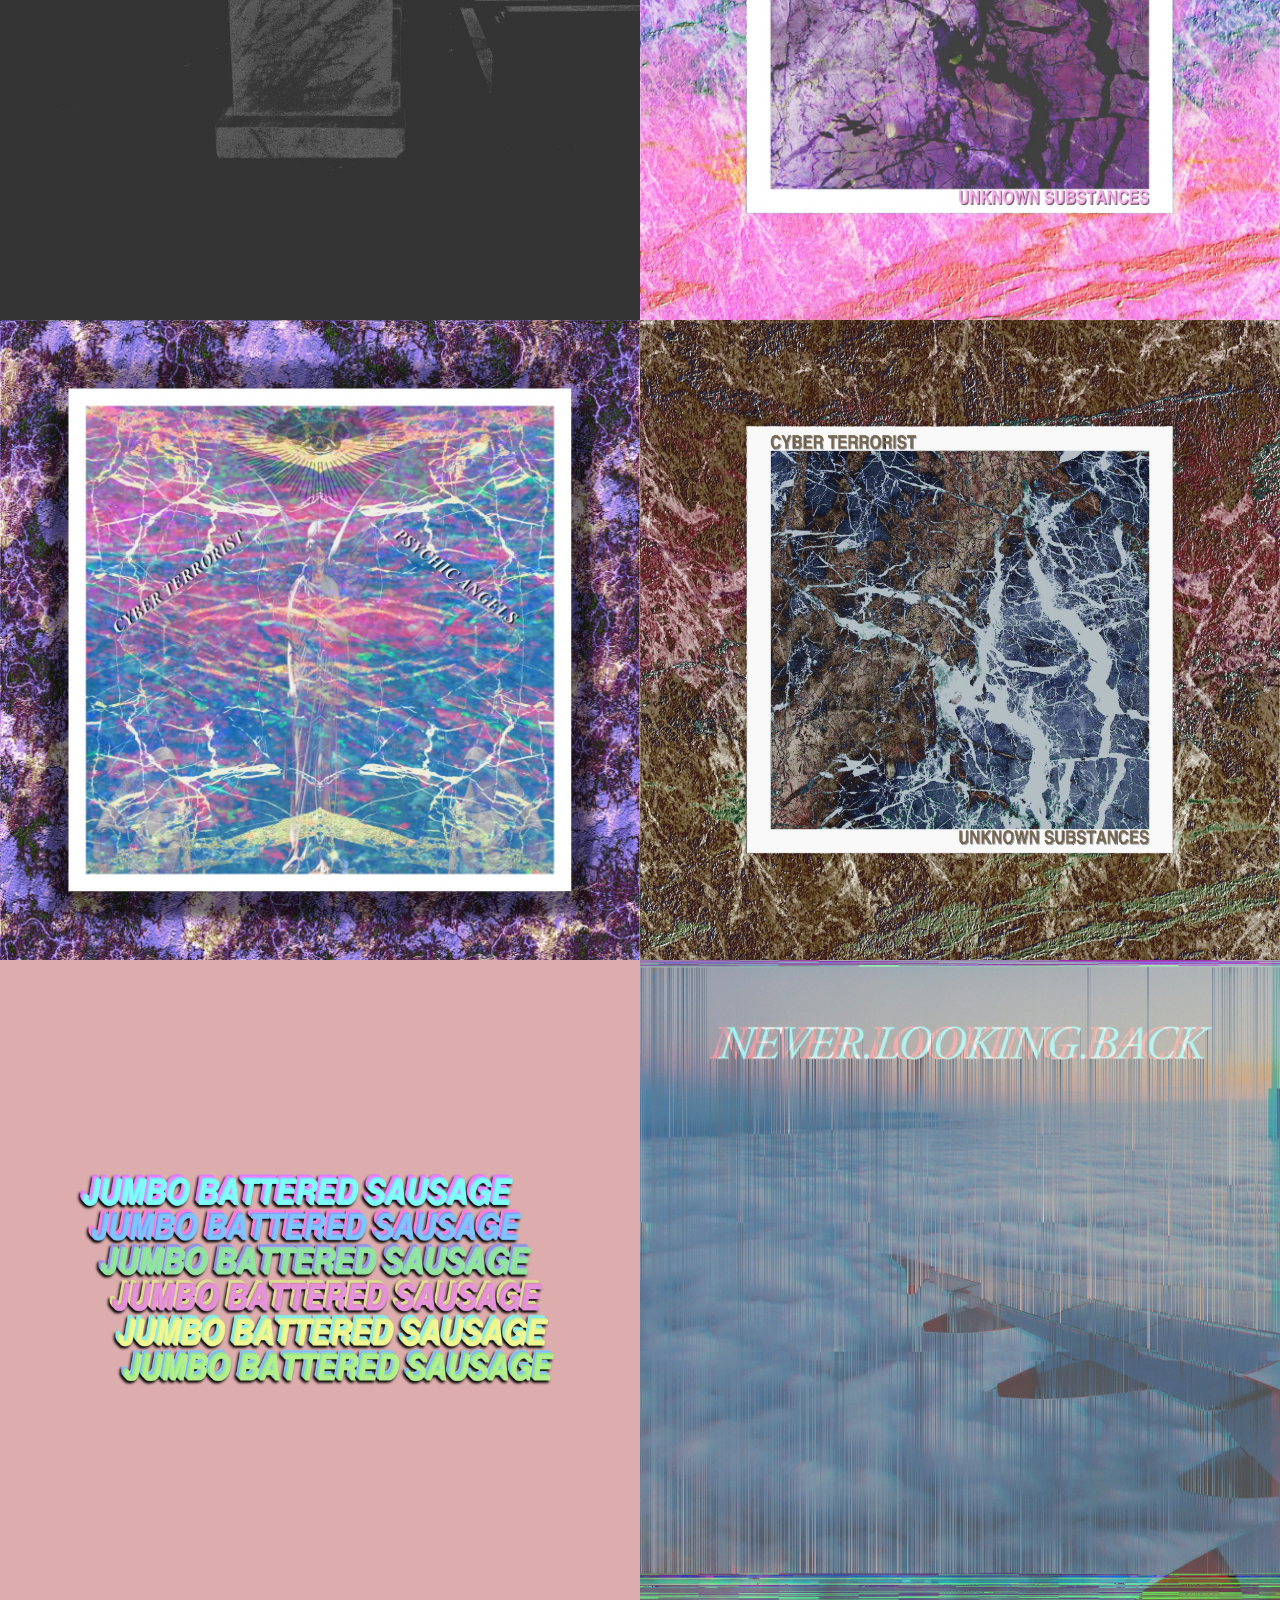
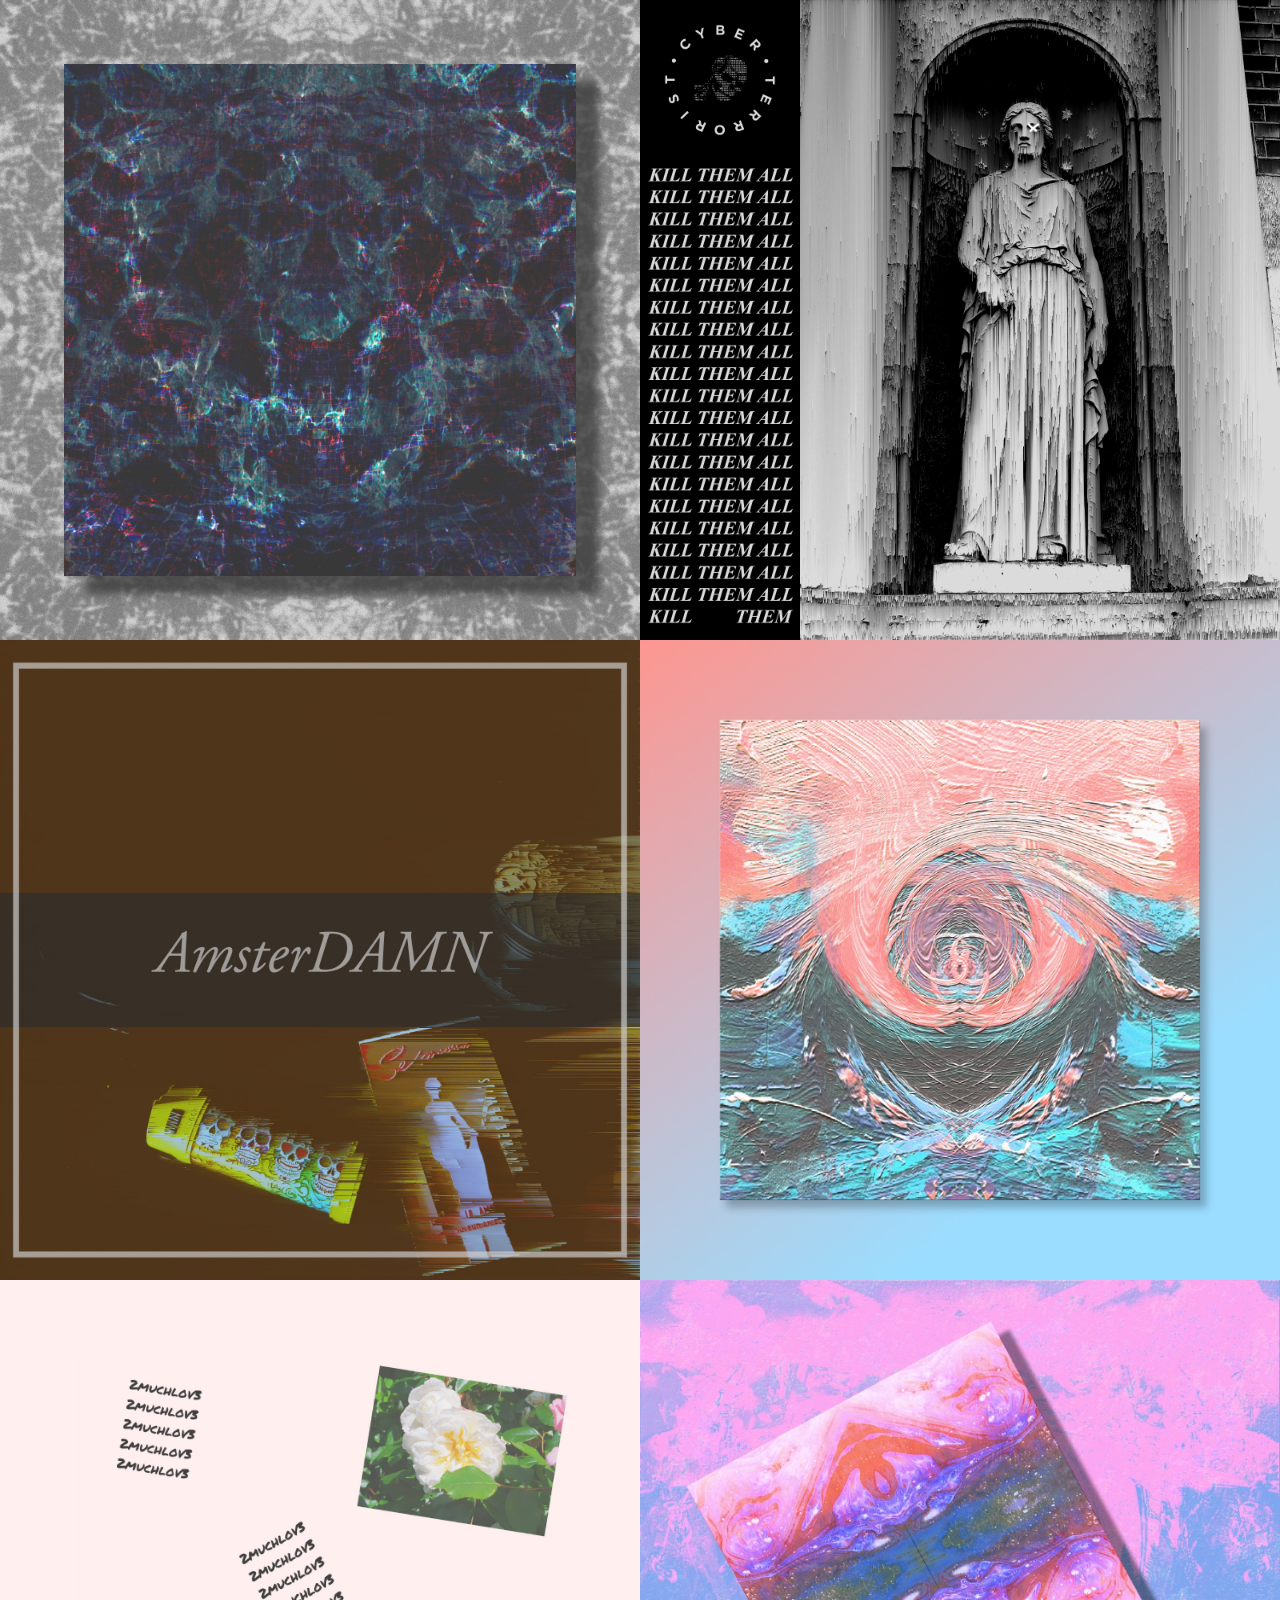
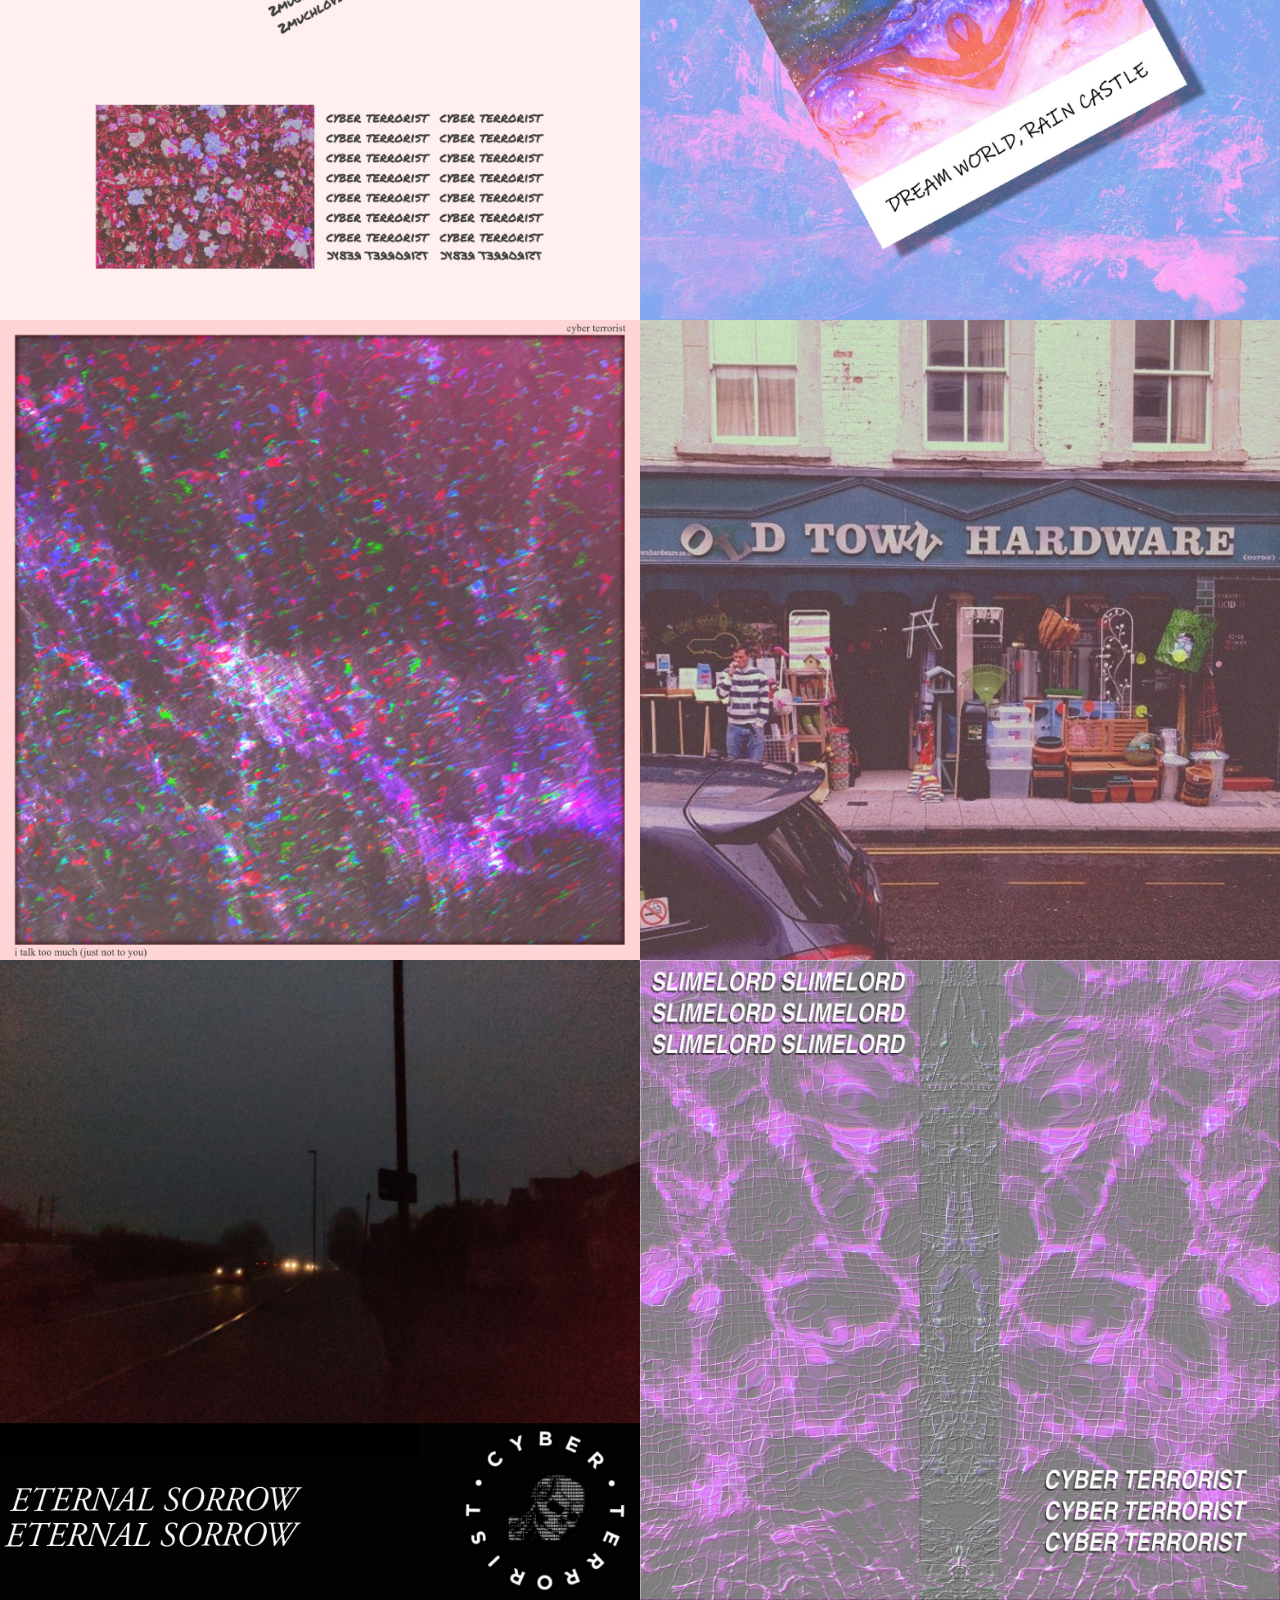
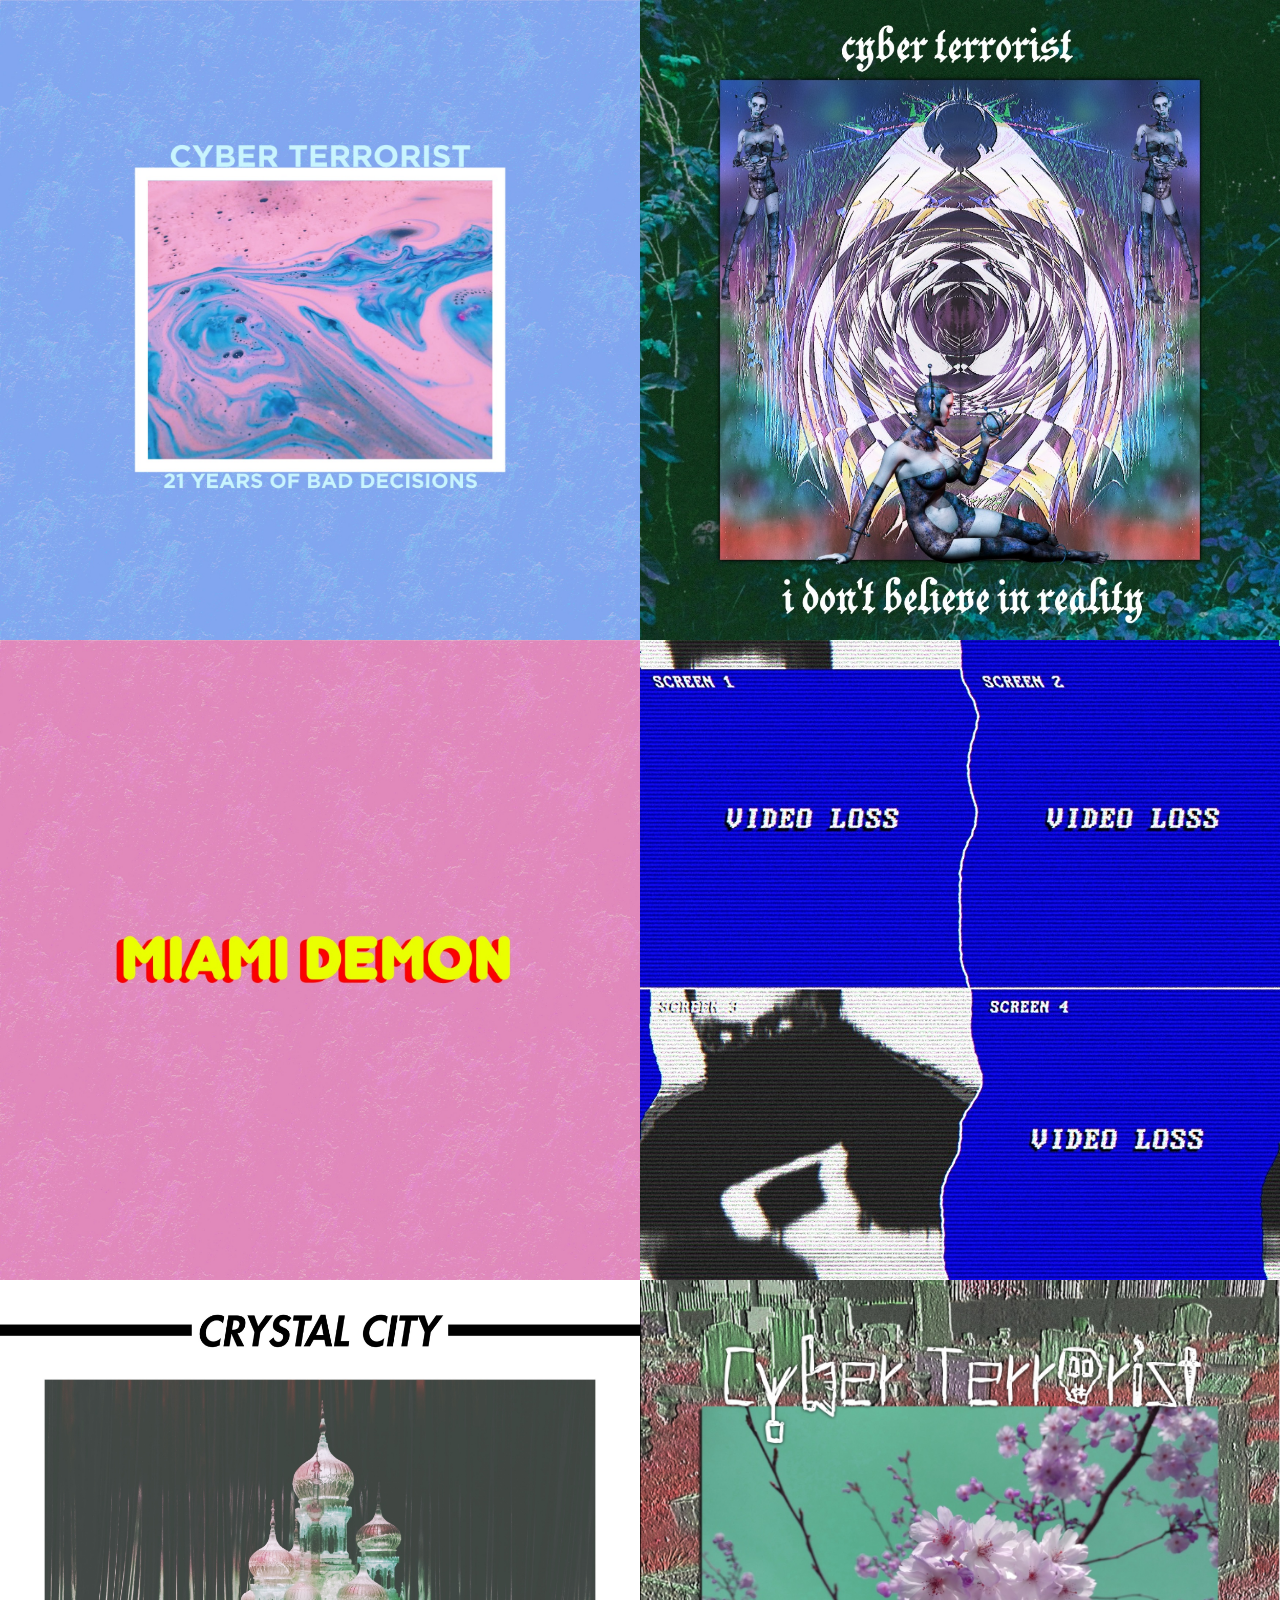
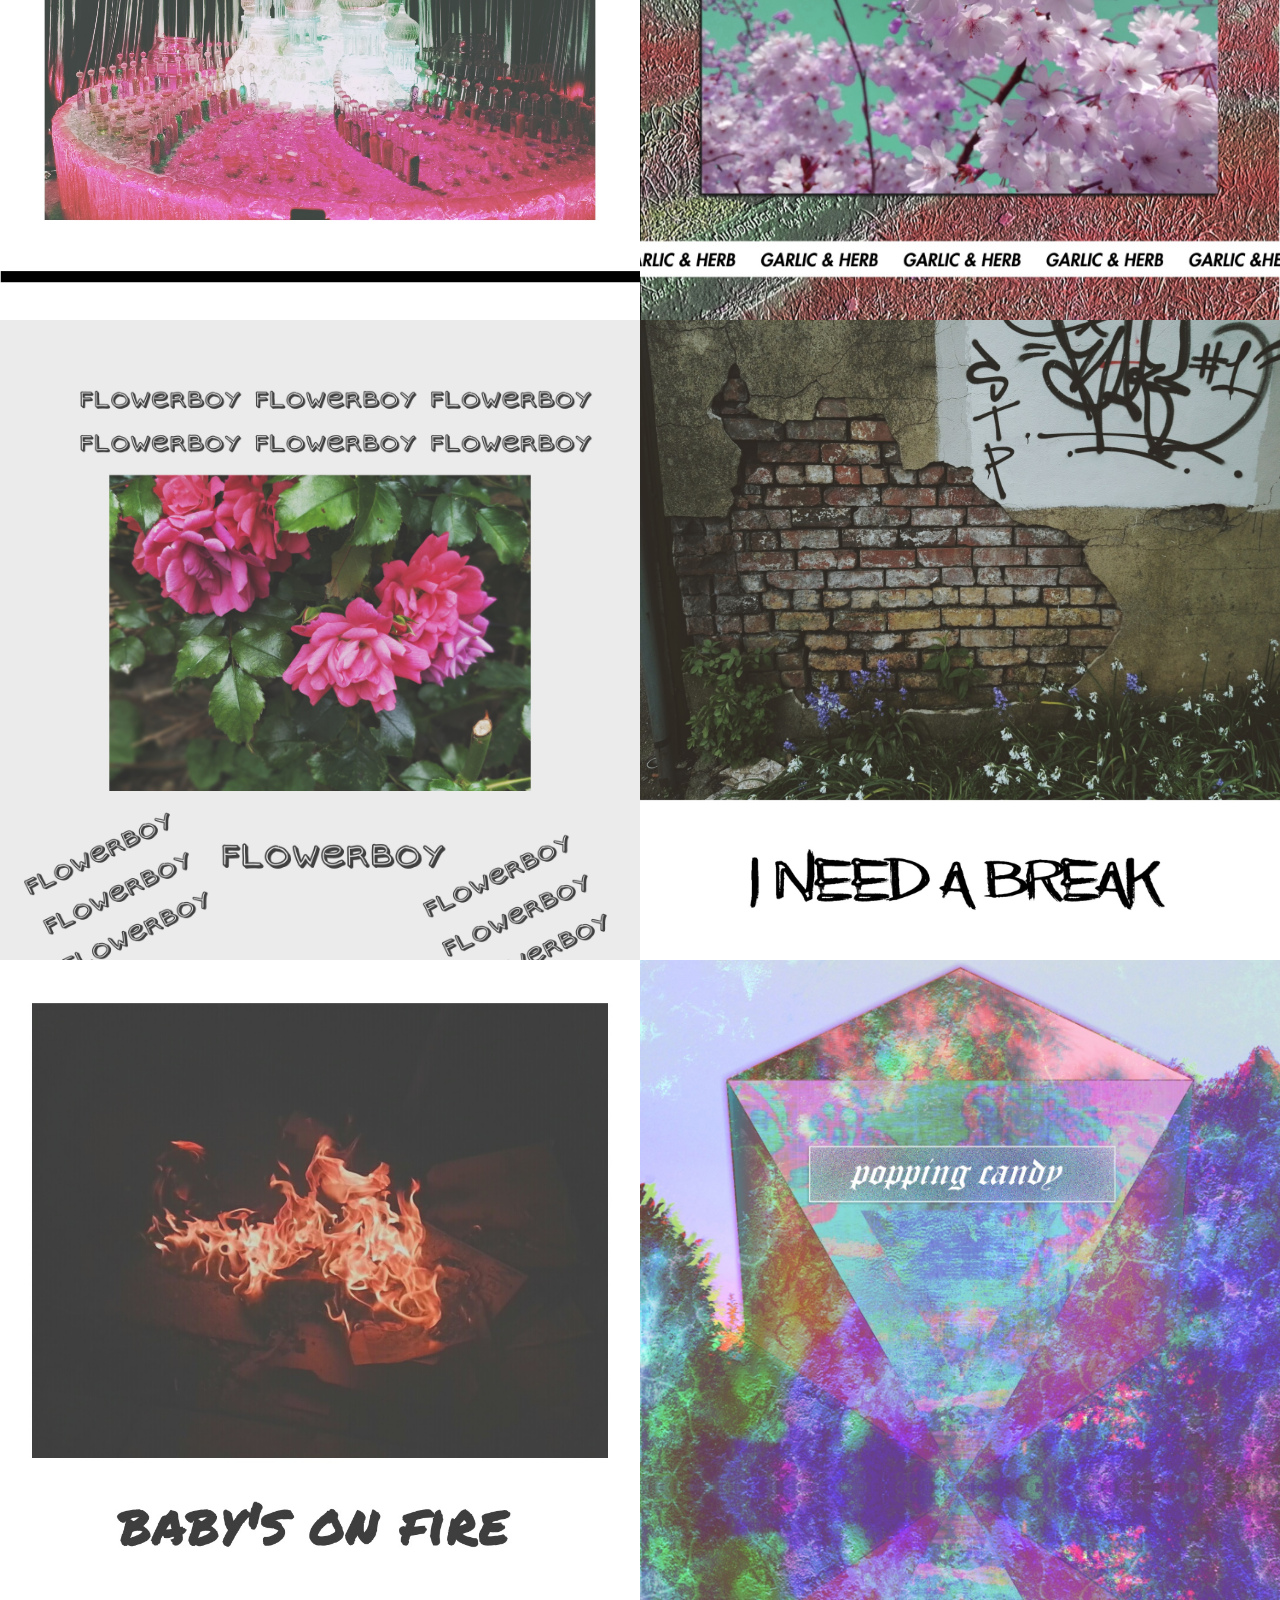
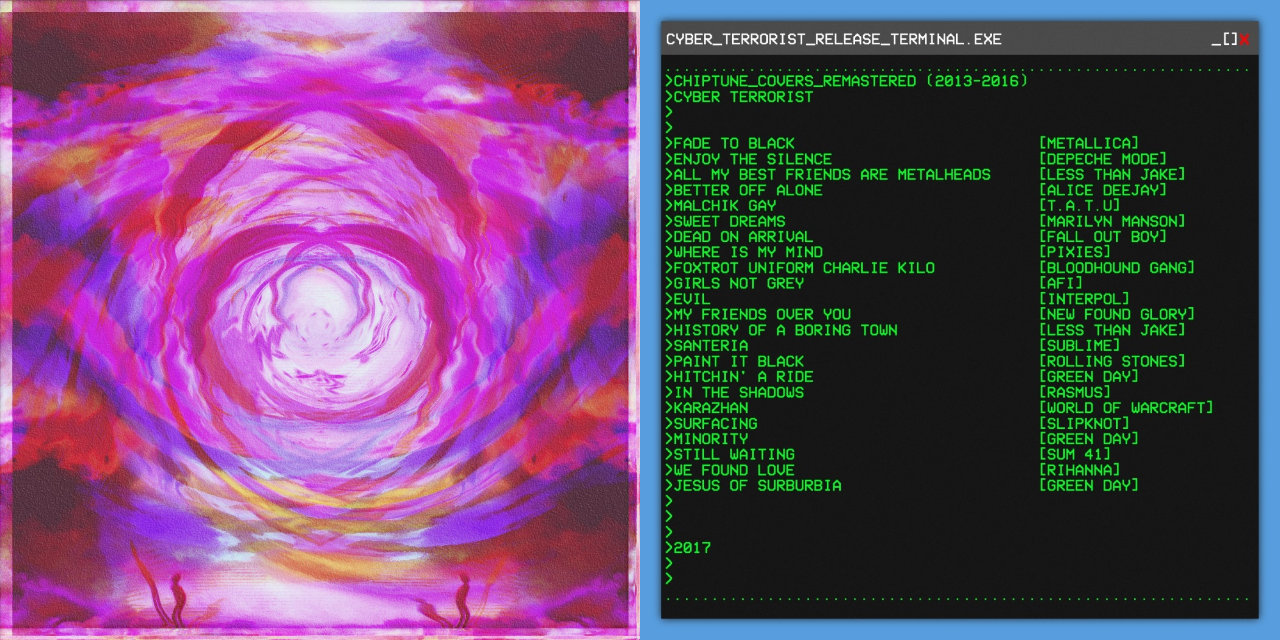
==== commit b8bbcd82: "Add files via upload" ====
--- a/index.html
+++ b/index.html
@@ -8,7 +8,7 @@
 <link rel="icon" type="image/png" href="favicon-16x16.png" sizes="16x16" />
 </head>
 <body>
- <table style="width:100%">
+ <table style="width:100%" cellpadding="0" cellspacing="0">
   <tr>
     <img src="aa.jpg">
     <img src="aa1.jpg">
@@ -17,6 +17,82 @@
     <img src="aa2.png">
     <img src="aa3.jpg">
   </tr>
+    <tr>
+    <img src="aa4.jpg">
+    <img src="aa5.png">
+  </tr>
+  <tr>
+    <img src="aa6.jpg">
+    <img src="aa7.jpg">
+  </tr>
+    <tr>
+    <img src="aa8.jpg">
+    <img src="aa9.jpg">
+  </tr>
+  <tr>
+    <img src="aa10.jpg">
+    <img src="aa11.jpg">
+  </tr>
+    <tr>
+    <img src="aa12.jpg">
+    <img src="aa13.jpg">
+  </tr>
+  <tr>
+    <img src="cirice.jpg">
+    <img src="us.jpg">
+  </tr>
+  <tr>
+    <img src="us1.jpg">
+    <img src="us2.jpg">
+  </tr>
+  <tr>
+    <img src="us3.jpg">
+    <img src="us4.jpg">
+  </tr>
+    <tr>
+    <img src="us5.jpg">
+    <img src="us6.jpg">
+  </tr>
+  <tr>
+    <img src="us7.jpg">
+    <img src="us8.jpg">
+  </tr>
+    <tr>
+    <img src="us9.jpg">
+    <img src="us10.jpg">
+  </tr>
+  <tr>
+    <img src="us11.jpg">
+    <img src="us12.jpg">
+  </tr>
+    <tr>
+    <img src="us13.jpg">
+    <img src="us14.jpg">
+  </tr>
+  <tr>
+    <img src="21.jpg">
+    <img src="211.jpg">
+  </tr>
+    <tr>
+    <img src="212.jpg">
+    <img src="213.jpg">
+  </tr>
+  <tr>
+    <img src="214.jpg">
+    <img src="215.jpg">
+  </tr>
+    <tr>
+    <img src="216.jpg">
+    <img src="217.jpg">
+  </tr>
+  <tr>
+    <img src="218.jpg">
+    <img src="219.jpg">
+  </tr>
+   <tr>
+    <img src="2110.jpg">
+    <img src="chip.jpg">
+  </tr>
 </table> 
 </body>
 </html>
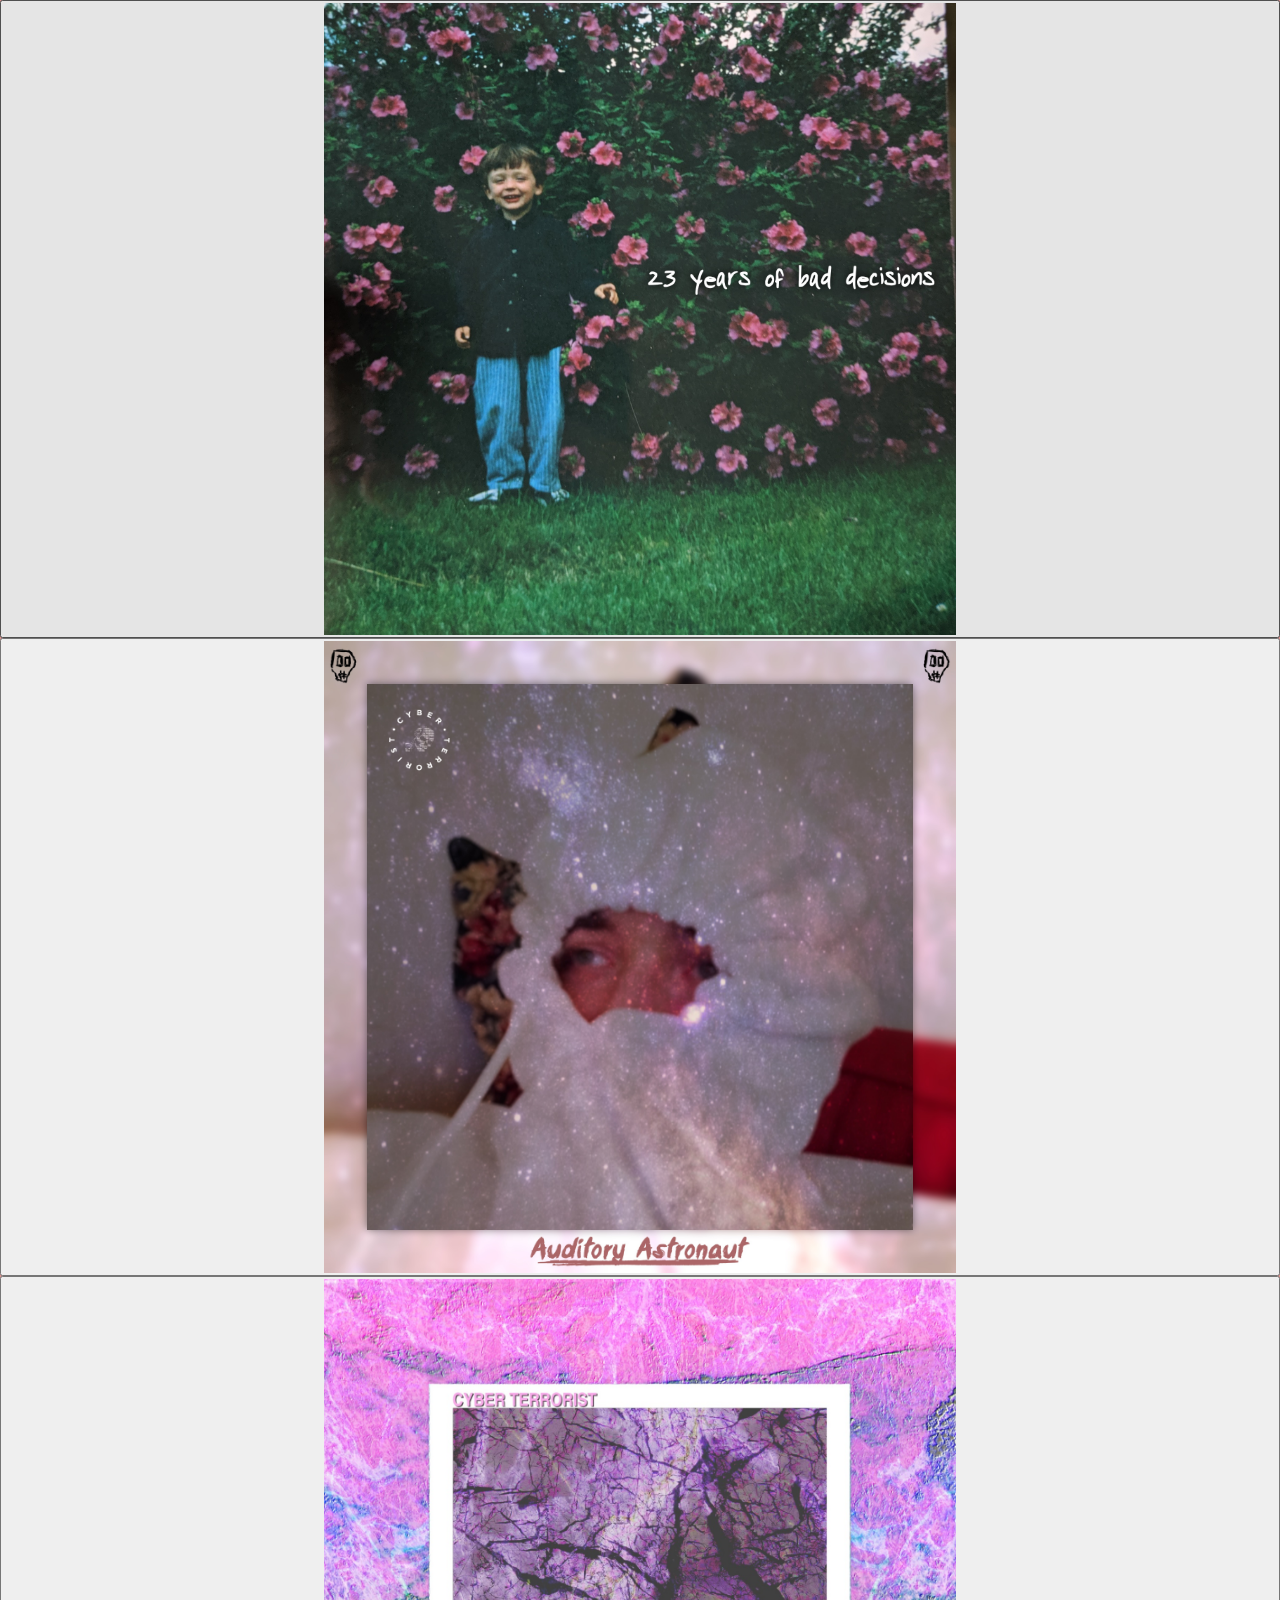
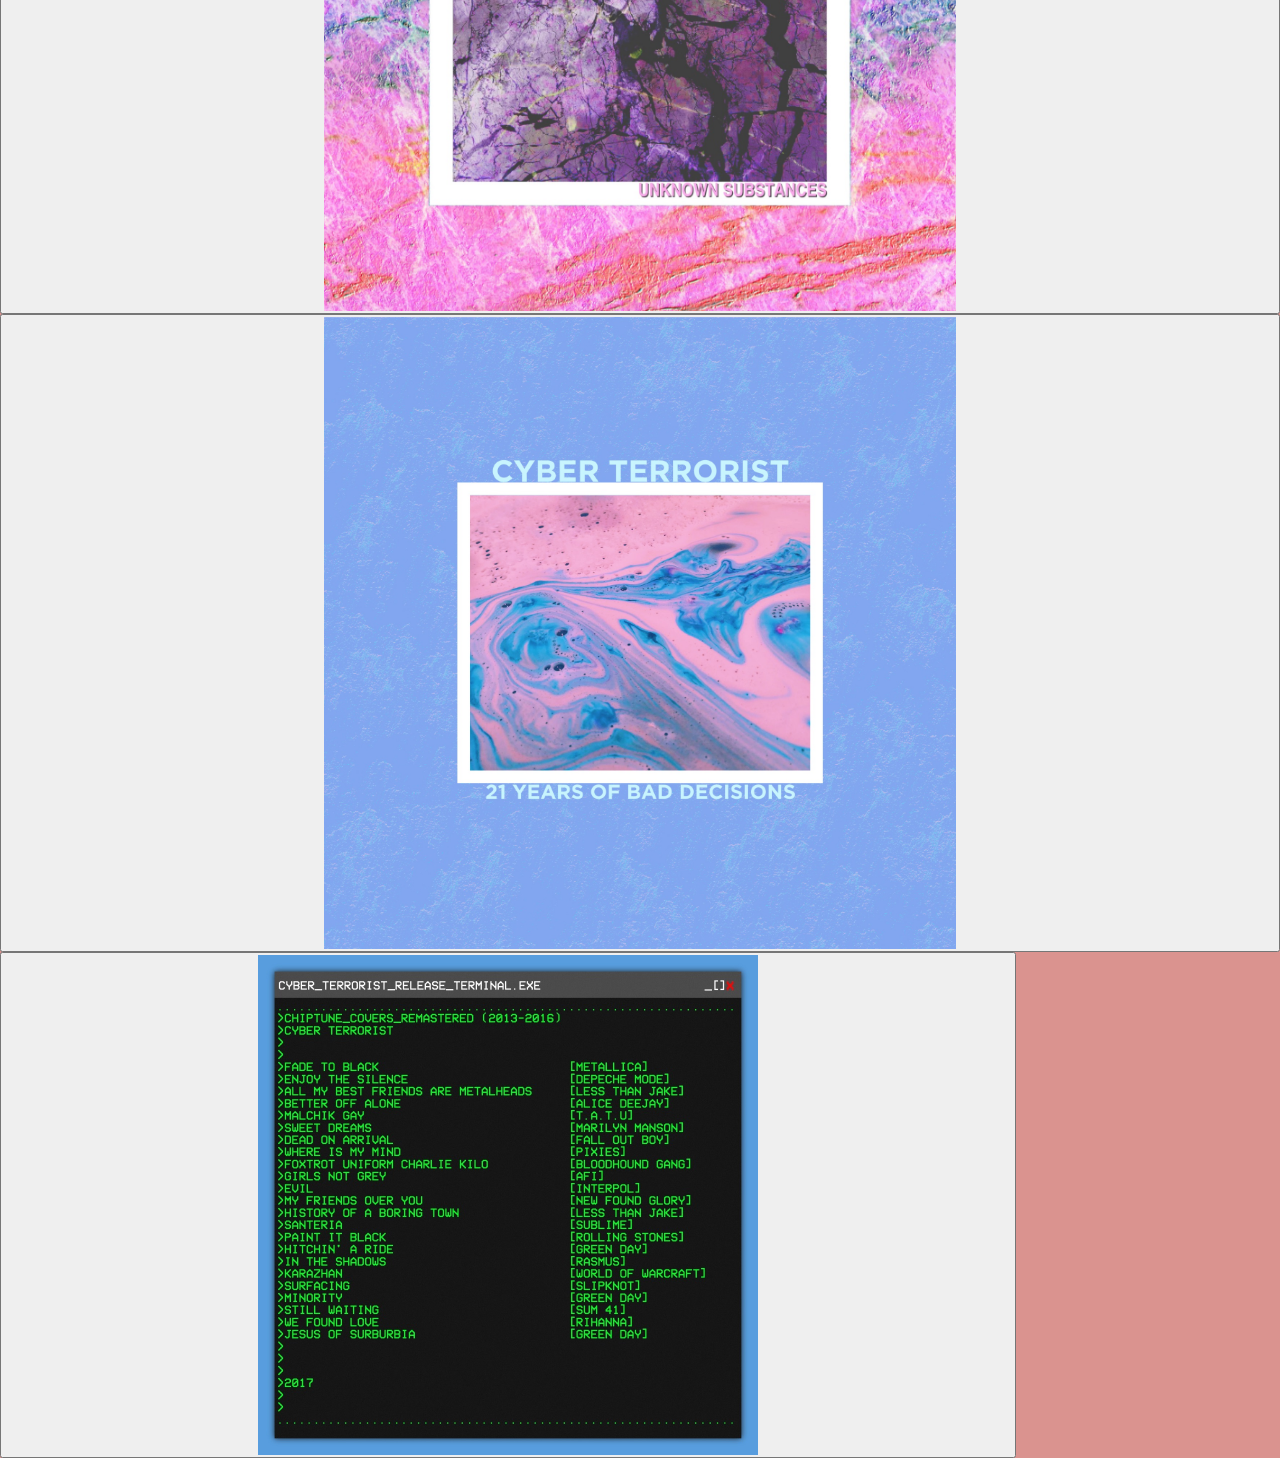
==== commit c5fa26d2: "Add files via upload" ====
--- a/index.html
+++ b/index.html
@@ -6,92 +6,47 @@
  <script src="https://ajax.googleapis.com/ajax/libs/jquery/3.2.1/jquery.min.js"></script>
 <link rel="icon" type="image/png" href="favicon-32x32.png" sizes="32x32" />
 <link rel="icon" type="image/png" href="favicon-16x16.png" sizes="16x16" />
+
+<script>
+function twentythree() {
+ window.open("twentythree.html", '_self');
+}
+
+function aa() {
+ window.open("aa.html", '_self');
+}
+
+function us() {
+ window.open("us.html", '_self');
+}
+
+function twentyone() {
+ window.open("twentyone.html", '_self');
+}
+
+function chip() {
+ alert("Thank you for all of your support!");
+}
+
+</script>
+
 </head>
 <body>
  <table style="width:100%" cellpadding="0" cellspacing="0">
-  <tr>
-    <img src="aa.jpg">
-    <img src="aa1.jpg">
+ <tr>
+    <button onclick="twentythree()"><img src="23.jpg"></button>
   </tr>
   <tr>
-    <img src="aa2.png">
-    <img src="aa3.jpg">
-  </tr>
-    <tr>
-    <img src="aa4.jpg">
-    <img src="aa5.png">
+    <button onclick="aa()"><img src="aa.jpg"></button>
   </tr>
   <tr>
-    <img src="aa6.jpg">
-    <img src="aa7.jpg">
-  </tr>
-    <tr>
-    <img src="aa8.jpg">
-    <img src="aa9.jpg">
+    <button onclick="us()"><img src="us.jpg"></button>
   </tr>
   <tr>
-    <img src="aa10.jpg">
-    <img src="aa11.jpg">
-  </tr>
-    <tr>
-    <img src="aa12.jpg">
-    <img src="aa13.jpg">
-  </tr>
-  <tr>
-    <img src="cirice.jpg">
-    <img src="us.jpg">
-  </tr>
-  <tr>
-    <img src="us1.jpg">
-    <img src="us2.jpg">
-  </tr>
-  <tr>
-    <img src="us3.jpg">
-    <img src="us4.jpg">
-  </tr>
-    <tr>
-    <img src="us5.jpg">
-    <img src="us6.jpg">
-  </tr>
-  <tr>
-    <img src="us7.jpg">
-    <img src="us8.jpg">
-  </tr>
-    <tr>
-    <img src="us9.jpg">
-    <img src="us10.jpg">
-  </tr>
-  <tr>
-    <img src="us11.jpg">
-    <img src="us12.jpg">
-  </tr>
-    <tr>
-    <img src="us13.jpg">
-    <img src="us14.jpg">
-  </tr>
-  <tr>
-    <img src="21.jpg">
-    <img src="211.jpg">
-  </tr>
-    <tr>
-    <img src="212.jpg">
-    <img src="213.jpg">
-  </tr>
-  <tr>
-    <img src="214.jpg">
-    <img src="215.jpg">
-  </tr>
-    <tr>
-    <img src="216.jpg">
-    <img src="217.jpg">
-  </tr>
-  <tr>
-    <img src="218.jpg">
-    <img src="219.jpg">
+    <button onclick="twentyone()"><img src="21.jpg"></button>
   </tr>
    <tr>
-    <img src="2110.jpg">
-    <img src="chip.jpg">
+    <button onclick="chip()"><img src="chip.jpg"></button>
   </tr>
 </table> 
 </body>
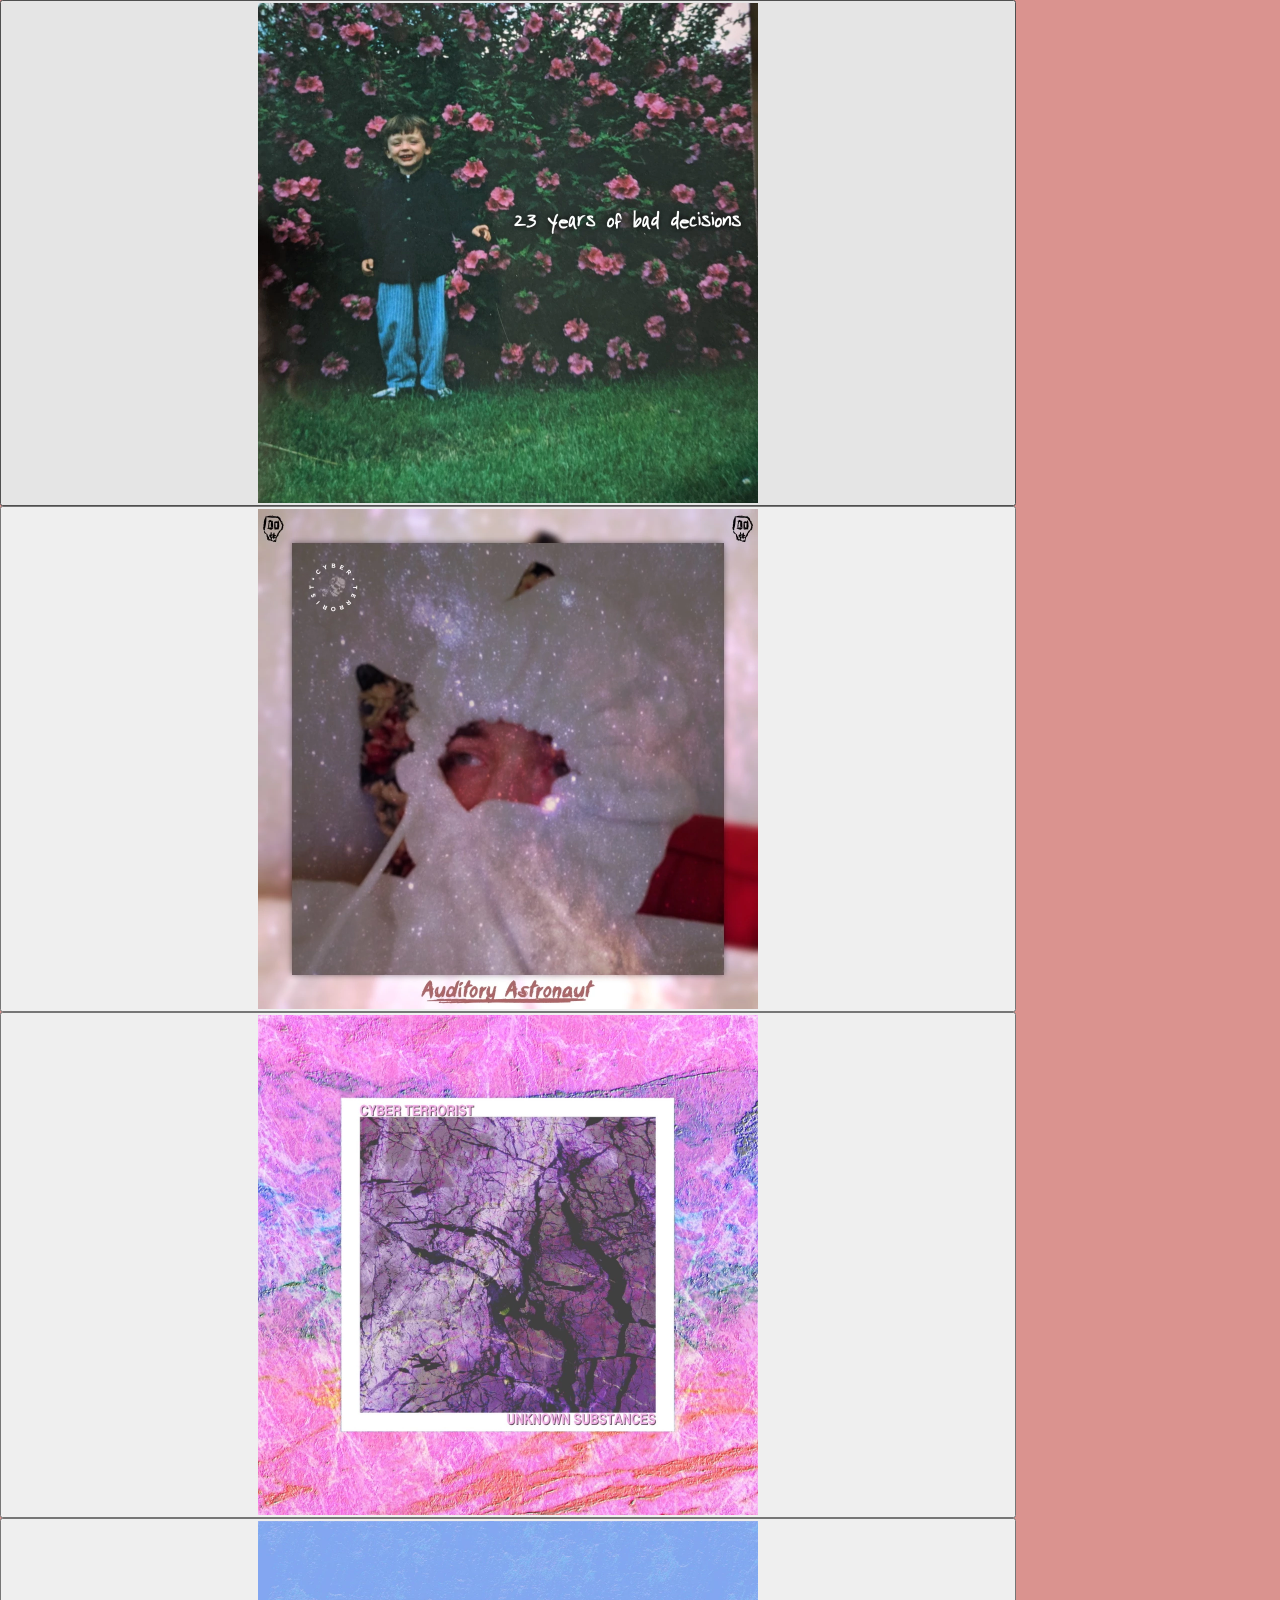
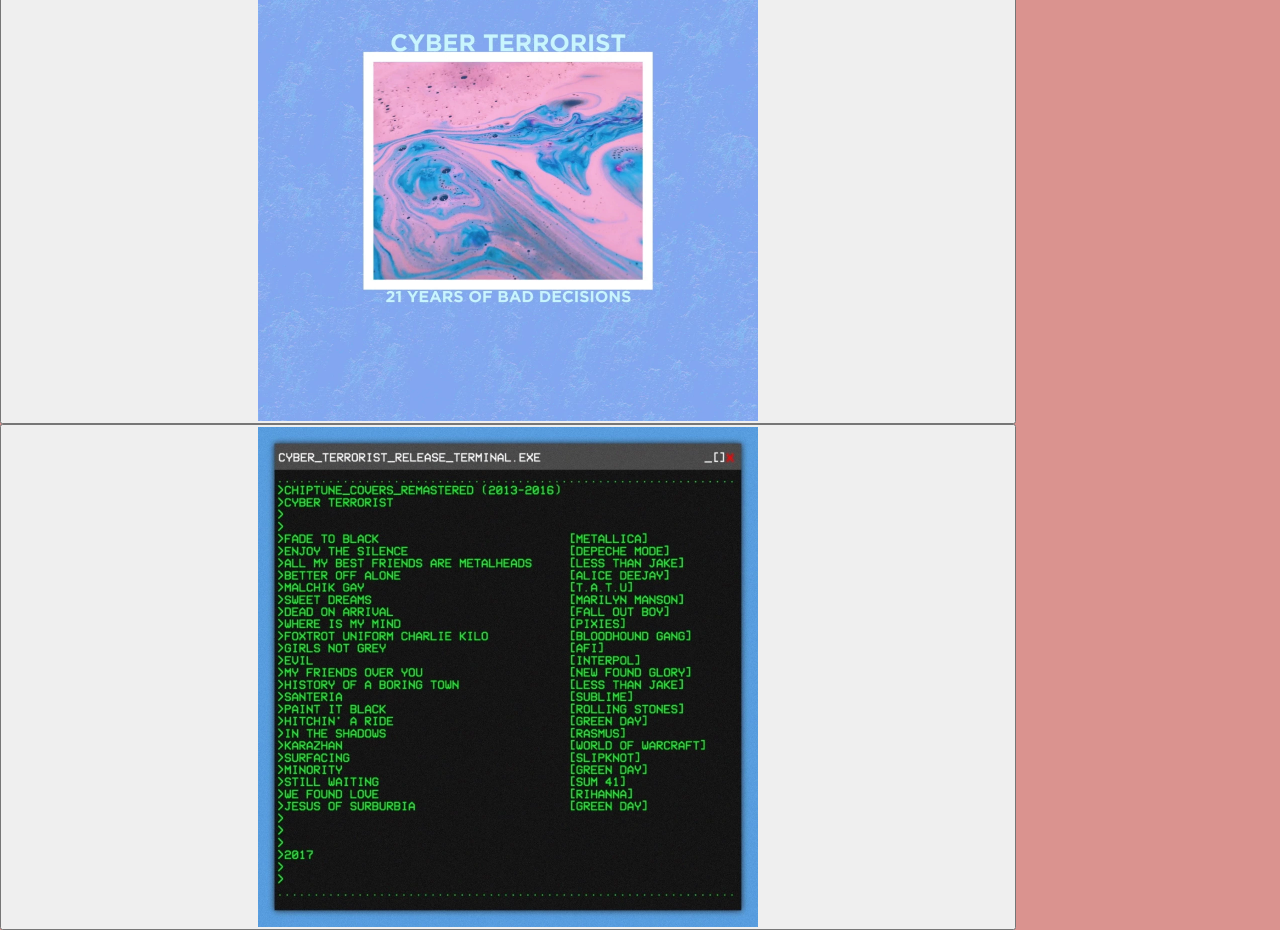
==== commit 033ddf3f: "Add files via upload" ====
--- a/index.html
+++ b/index.html
@@ -25,7 +25,7 @@
 }
 
 function chip() {
- alert("Thank you for all of your support!");
+ alert("Chiptune Covers Vol.1 Did not have individual cover arts.");
 }
 
 </script>
@@ -34,19 +34,19 @@
 <body>
  <table style="width:100%" cellpadding="0" cellspacing="0">
  <tr>
-    <button onclick="twentythree()"><img src="23.jpg"></button>
+    <button onclick="twentythree()"><img src="23.webp"></button>
   </tr>
   <tr>
-    <button onclick="aa()"><img src="aa.jpg"></button>
+    <button onclick="aa()"><img src="aa.webp"></button>
   </tr>
   <tr>
-    <button onclick="us()"><img src="us.jpg"></button>
+    <button onclick="us()"><img src="us.webp"></button>
   </tr>
   <tr>
-    <button onclick="twentyone()"><img src="21.jpg"></button>
+    <button onclick="twentyone()"><img src="21.webp"></button>
   </tr>
    <tr>
-    <button onclick="chip()"><img src="chip.jpg"></button>
+    <button onclick="chip()"><img src="chip.webp"></button>
   </tr>
 </table> 
 </body>
